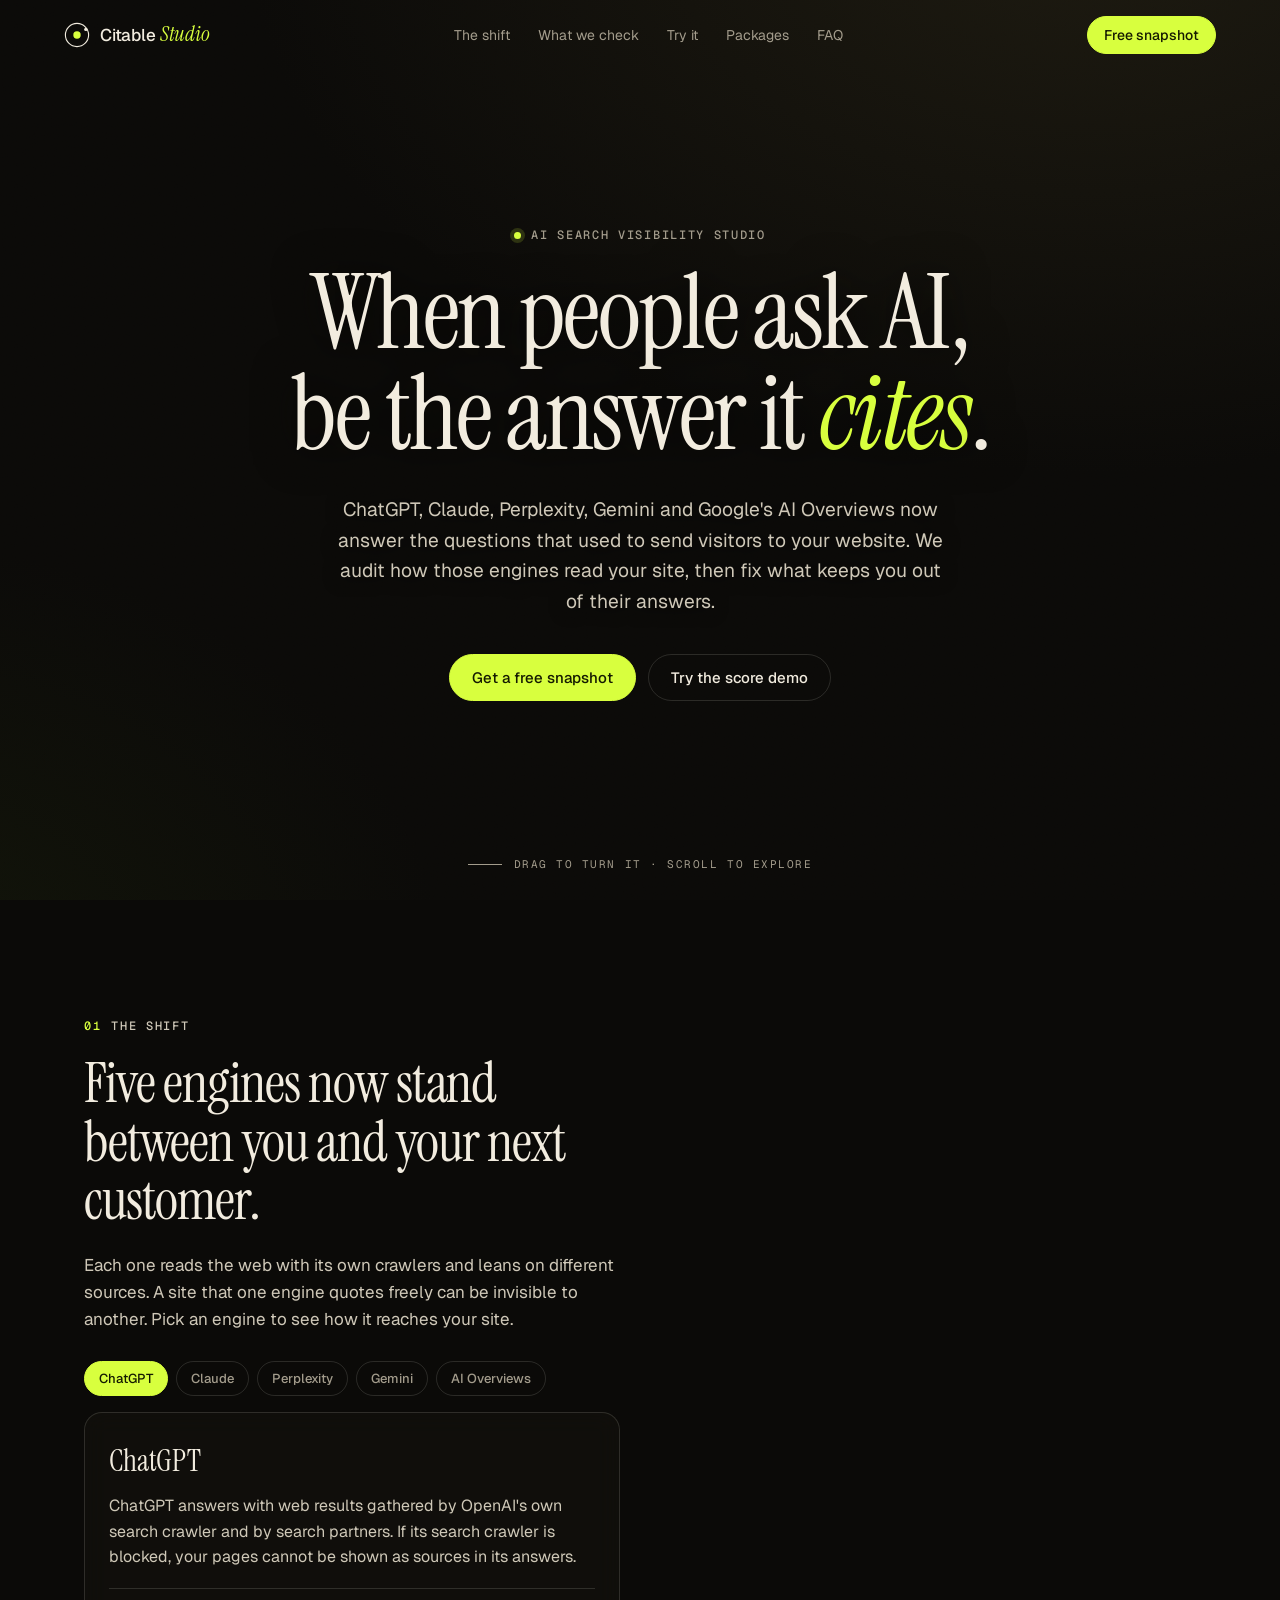
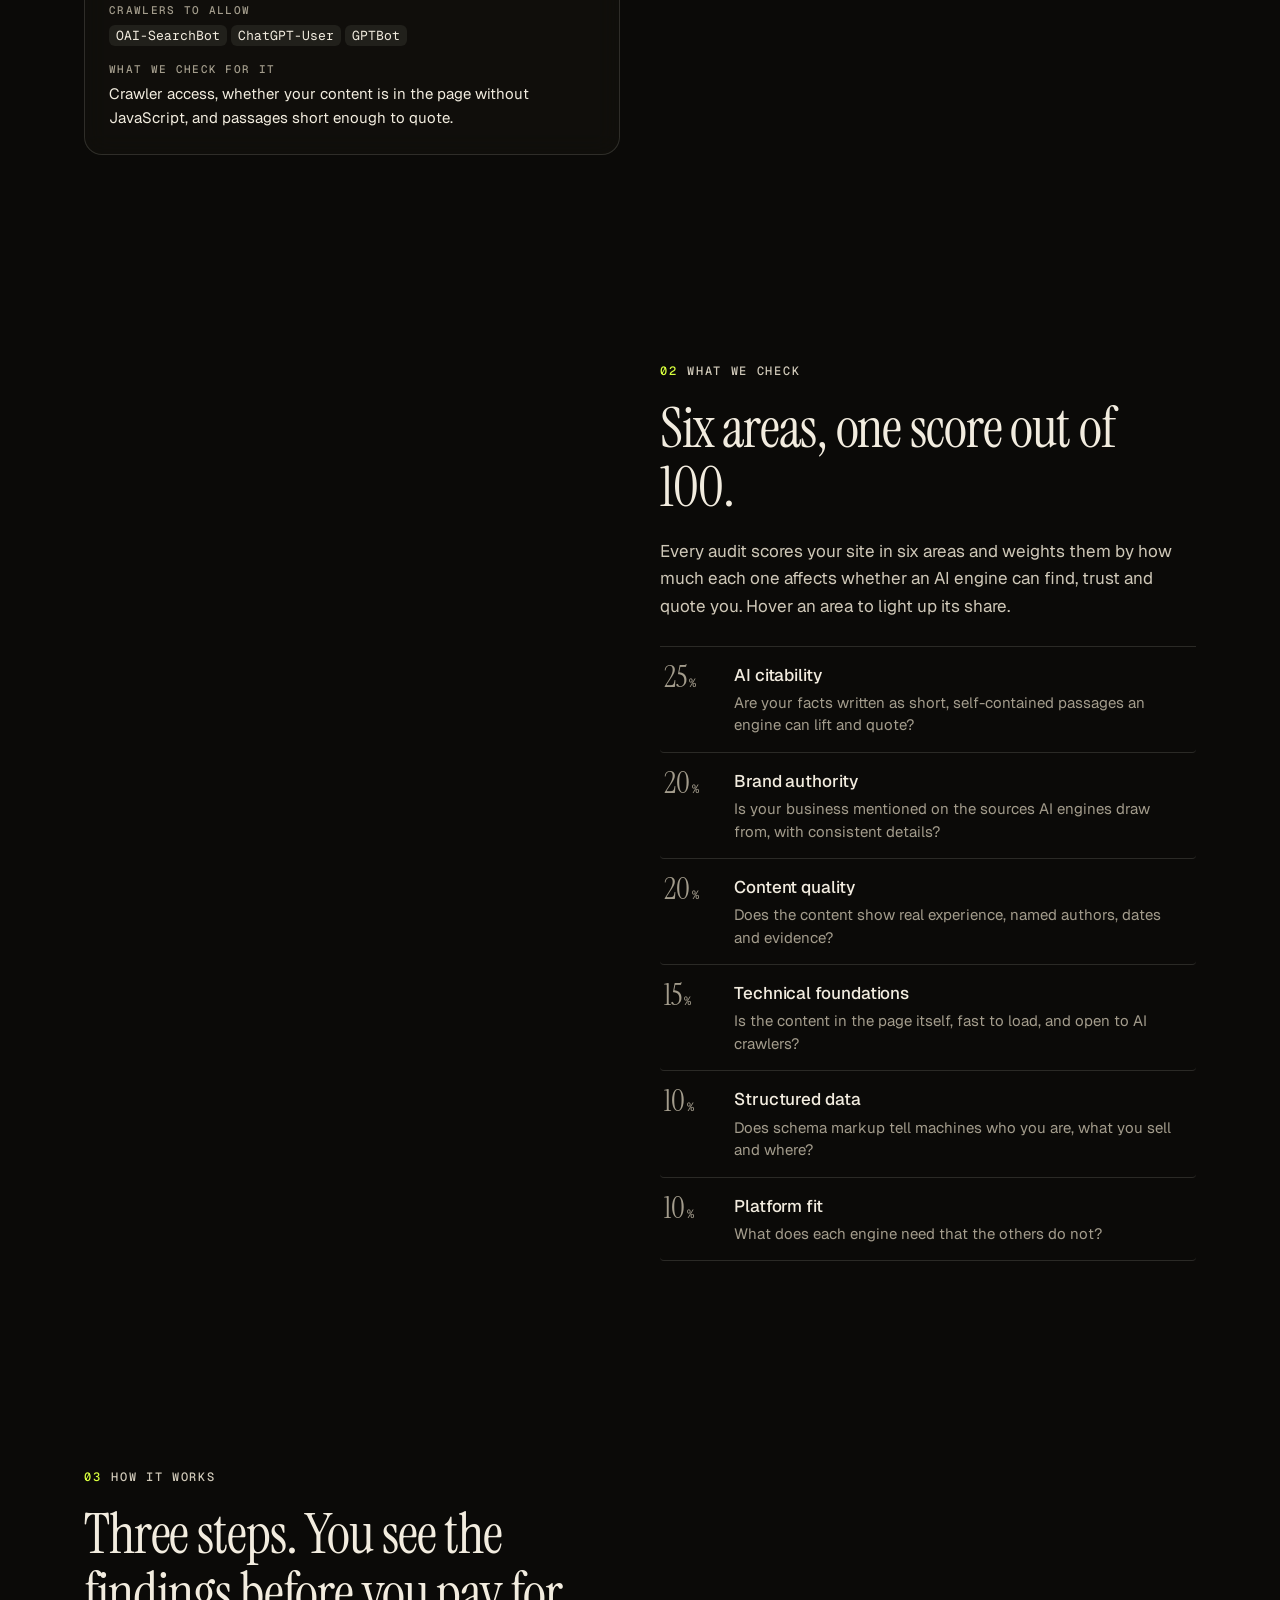
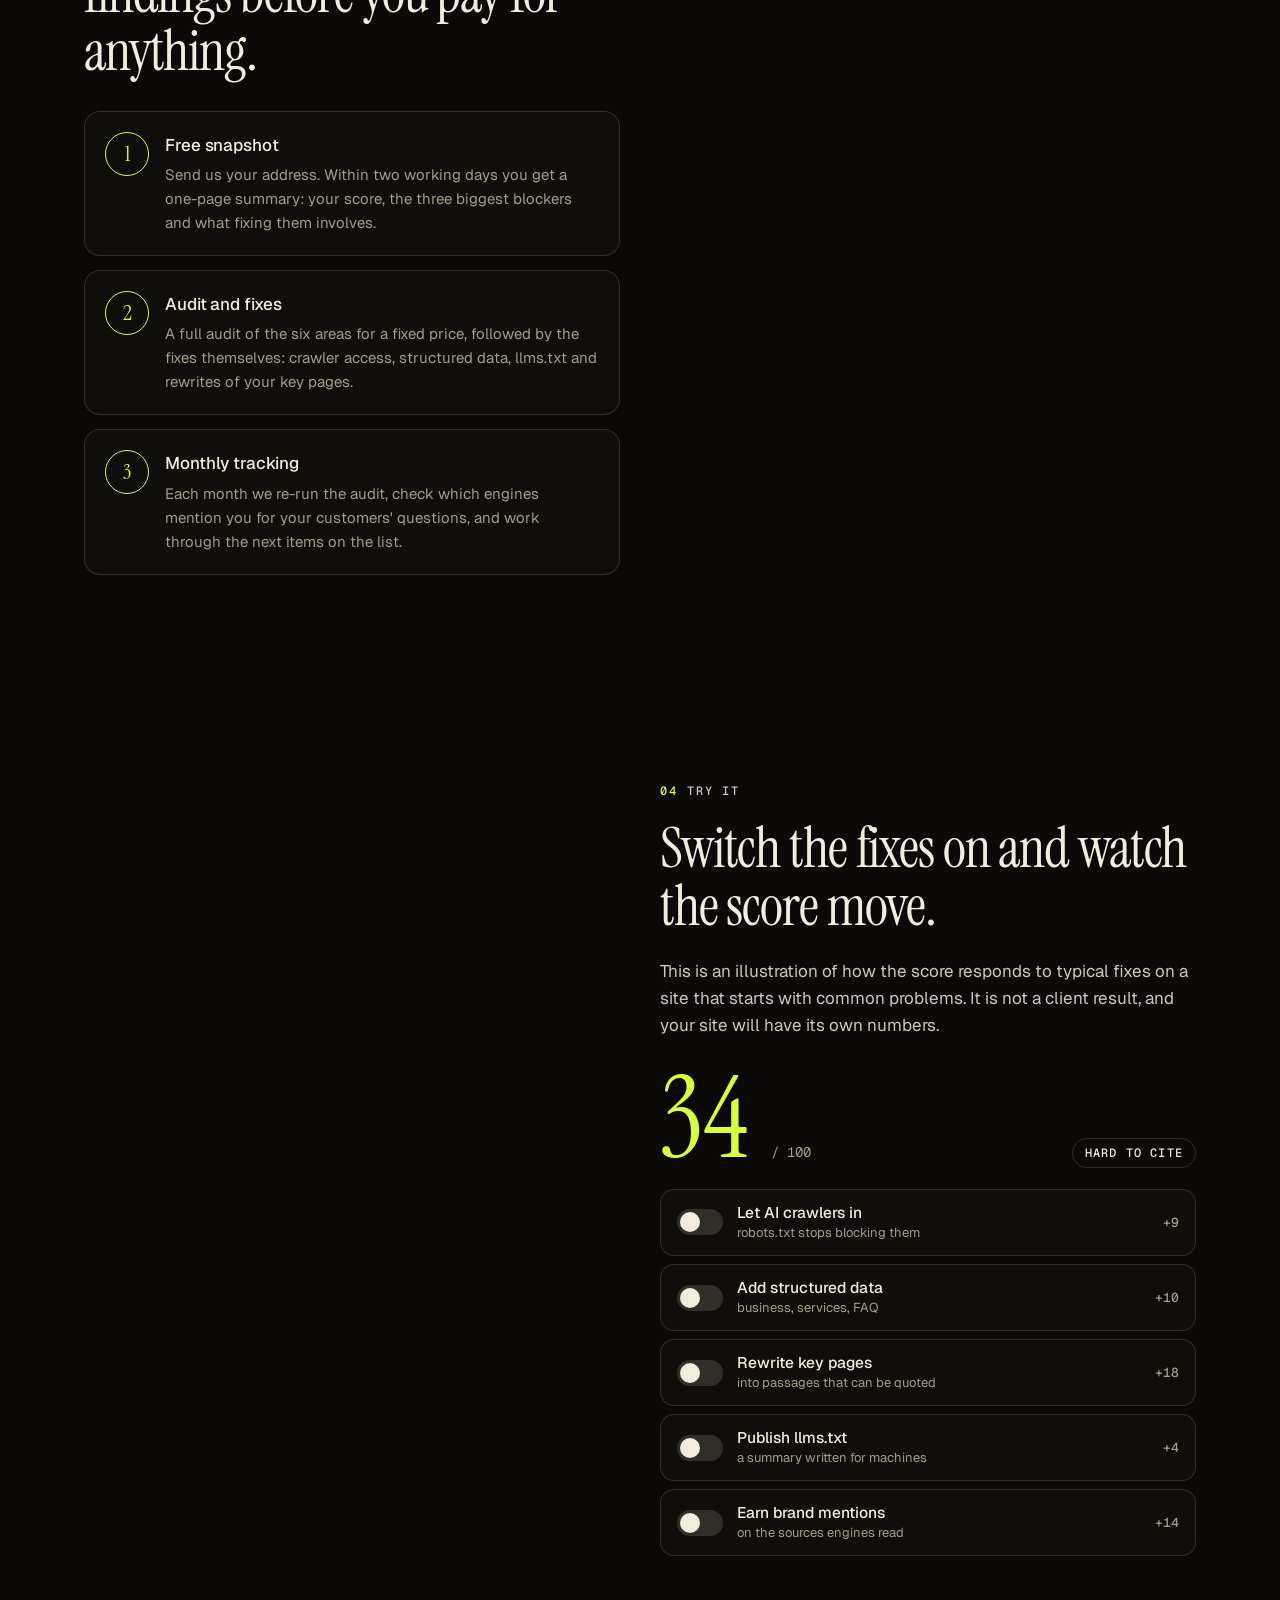
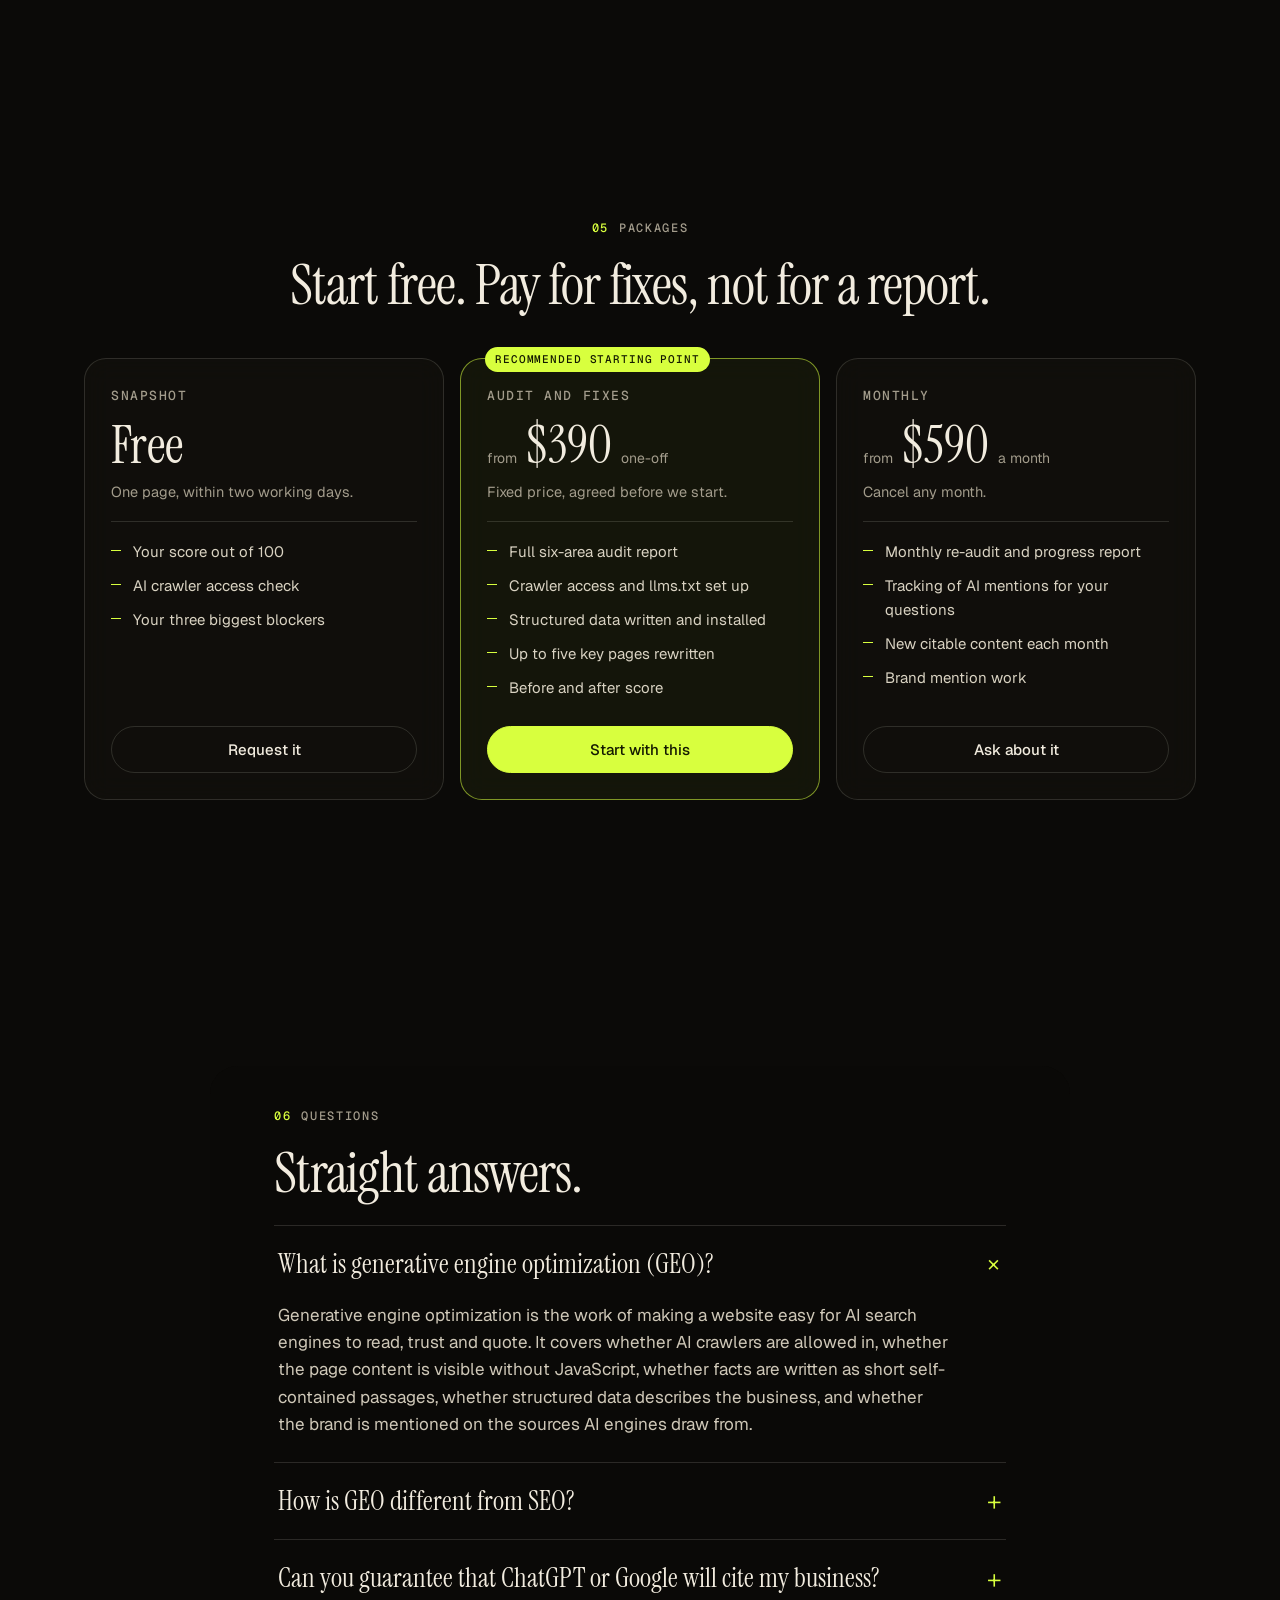
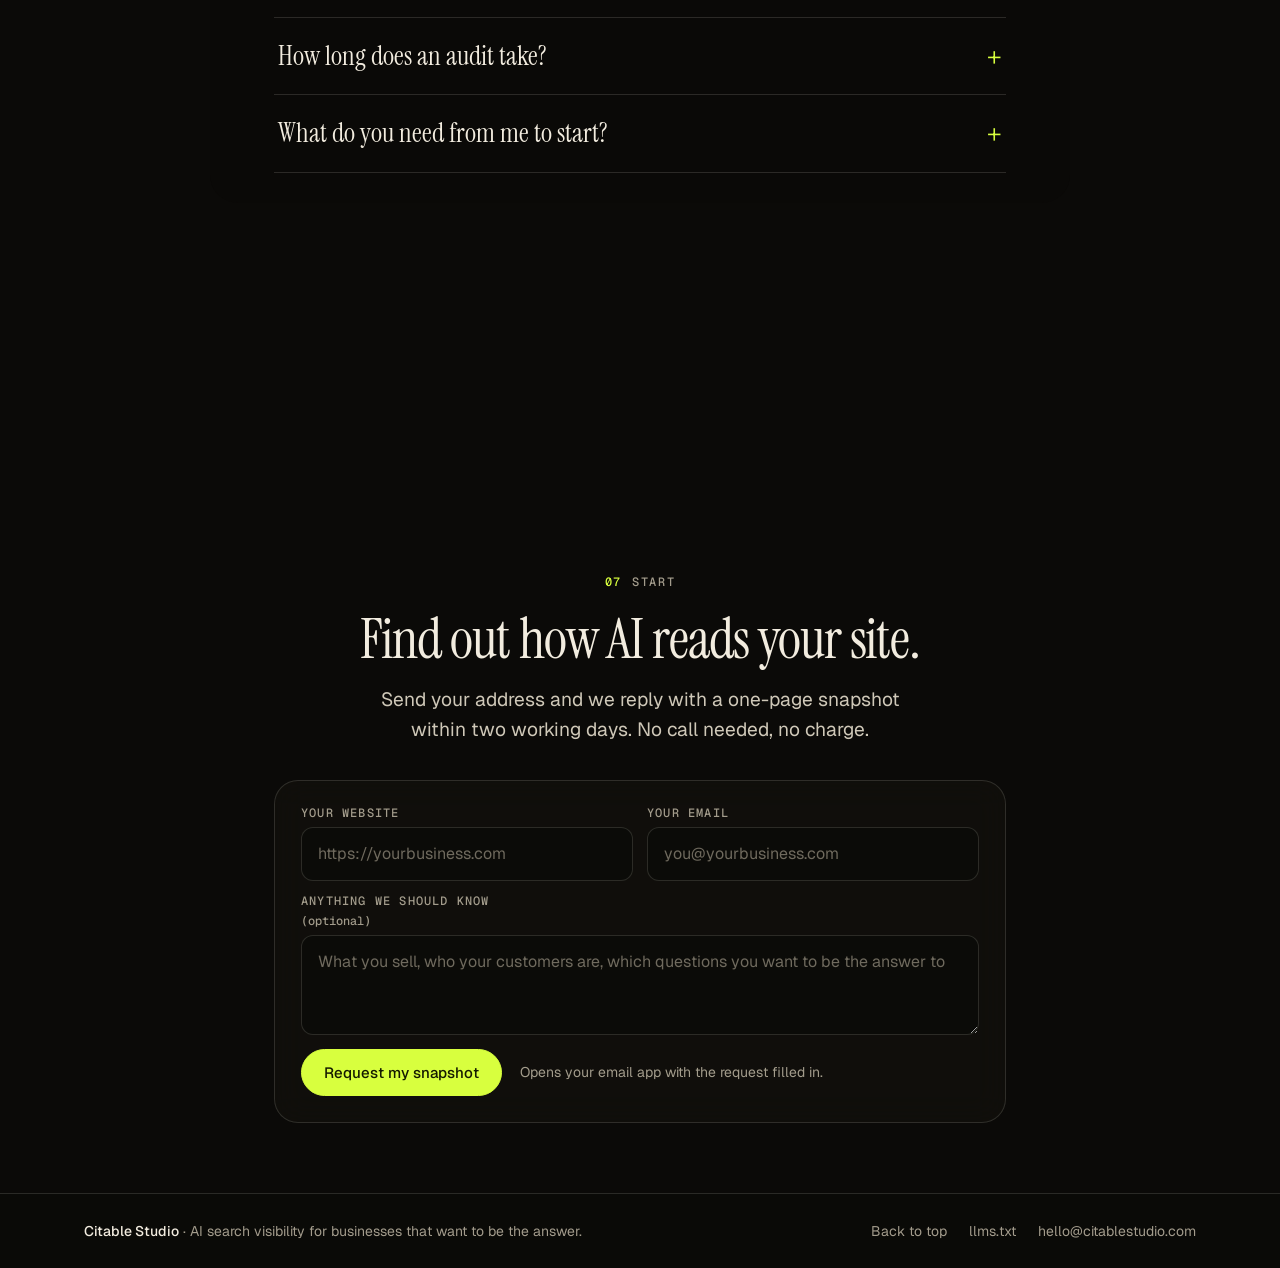
==== index.html @ 6919496f "Citable Studio site" ====
<!doctype html>
<html lang="en">
<head>
<meta charset="utf-8">
<meta name="viewport" content="width=device-width, initial-scale=1">
<title>Citable Studio | Get your business cited by AI search</title>
<meta name="description" content="Citable Studio audits how ChatGPT, Claude, Perplexity, Gemini and Google AI Overviews read your website, then fixes what keeps you out of their answers.">
<meta name="theme-color" content="#0b0a08">
<link rel="canonical" href="https://citablestudio.com/">
<meta property="og:type" content="website">
<meta property="og:title" content="Citable Studio | Get your business cited by AI search">
<meta property="og:description" content="We audit how AI search engines read your website and fix what keeps you out of their answers.">
<meta property="og:url" content="https://citablestudio.com/">
<link rel="icon" href="favicon.svg" type="image/svg+xml">
<link rel="preconnect" href="https://fonts.googleapis.com">
<link rel="preconnect" href="https://fonts.gstatic.com" crossorigin>
<link href="https://fonts.googleapis.com/css2?family=Geist:wght@300;400;500;600&family=Geist+Mono:wght@400;500&family=Instrument+Serif:ital@0;1&display=swap" rel="stylesheet">
<link rel="stylesheet" href="styles.css">
<link rel="modulepreload" href="vendor/three.module.min.js">
<link rel="modulepreload" href="vendor/three.core.min.js">

<script type="application/ld+json">
{
  "@context": "https://schema.org",
  "@graph": [
    {
      "@type": "ProfessionalService",
      "@id": "https://citablestudio.com/#studio",
      "name": "Citable Studio",
      "url": "https://citablestudio.com/",
      "description": "Citable Studio audits how AI search engines such as ChatGPT, Claude, Perplexity, Gemini and Google AI Overviews read a website, and fixes the issues that keep the business out of AI answers.",
      "serviceType": "Generative engine optimization (GEO) and AI search visibility",
      "areaServed": "Worldwide",
      "knowsAbout": ["Generative engine optimization", "AI search visibility", "Structured data", "llms.txt", "Technical SEO"]
    },
    {
      "@type": "WebSite",
      "@id": "https://citablestudio.com/#website",
      "url": "https://citablestudio.com/",
      "name": "Citable Studio",
      "publisher": { "@id": "https://citablestudio.com/#studio" }
    },
    {
      "@type": "FAQPage",
      "mainEntity": [
        {
          "@type": "Question",
          "name": "What is generative engine optimization (GEO)?",
          "acceptedAnswer": { "@type": "Answer", "text": "Generative engine optimization is the work of making a website easy for AI search engines to read, trust and quote. It covers whether AI crawlers are allowed in, whether the page content is visible without JavaScript, whether facts are written as short self-contained passages, whether structured data describes the business, and whether the brand is mentioned on the sources AI engines draw from." }
        },
        {
          "@type": "Question",
          "name": "How is GEO different from SEO?",
          "acceptedAnswer": { "@type": "Answer", "text": "SEO aims for a high position in a list of links. GEO aims to be one of the few sources an AI engine quotes inside its answer. The foundations overlap: a fast, crawlable, well-structured site helps both. GEO adds work on citable passages, AI crawler access, entity and brand signals, and machine-readable summaries such as llms.txt." }
        },
        {
          "@type": "Question",
          "name": "Can you guarantee that ChatGPT or Google will cite my business?",
          "acceptedAnswer": { "@type": "Answer", "text": "No. Nobody controls what an AI engine chooses to cite, and anyone who promises it is guessing. What we can do is remove the known blockers, make your content easier to quote, and track before and after which engines mention you for the questions your customers ask." }
        },
        {
          "@type": "Question",
          "name": "How long does an audit take?",
          "acceptedAnswer": { "@type": "Answer", "text": "The free snapshot is a one-page summary sent within two working days. The full audit with fixes usually takes one to two weeks, depending on the size of the site and how quickly we get access to it." }
        },
        {
          "@type": "Question",
          "name": "What do you need from me to start?",
          "acceptedAnswer": { "@type": "Answer", "text": "For the snapshot, only your website address. For the fixes, we need a way to change the site: an editor login for your website platform, or a developer on your side who can apply the changes we hand over." }
        }
      ]
    }
  ]
}
</script>
</head>
<body>
<a class="skip" href="#main">Skip to content</a>

<canvas id="stage" aria-hidden="true"></canvas>
<div class="grain" aria-hidden="true"></div>
<div id="labels" aria-hidden="true"></div>

<header class="nav" id="nav">
  <a class="brand" href="#top" aria-label="Citable Studio, home">
    <svg viewBox="0 0 28 28" width="26" height="26" aria-hidden="true"><circle cx="14" cy="14" r="12.5" fill="none" stroke="currentColor" stroke-width="1.2"/><circle cx="14" cy="14" r="4" fill="var(--signal)"/><circle cx="23.5" cy="8" r="1.8" fill="currentColor"/></svg>
    <span>Citable<em>Studio</em></span>
  </a>
  <nav class="nav-links" aria-label="Main">
    <a href="#shift">The shift</a>
    <a href="#audit">What we check</a>
    <a href="#demo">Try it</a>
    <a href="#packages">Packages</a>
    <a href="#faq">FAQ</a>
  </nav>
  <a class="btn btn-small" href="#contact">Free snapshot</a>
</header>

<main id="main">

  <!-- 1. HERO -->
  <section class="panel hero" id="top" data-shape="globe" data-side="center">
    <div class="wrap">
      <p class="eyebrow"><span class="dot"></span>AI search visibility studio</p>
      <h1>When people ask AI,<br>be the answer it <em>cites</em>.</h1>
      <p class="lede">ChatGPT, Claude, Perplexity, Gemini and Google's AI Overviews now answer the questions that used to send visitors to your website. We audit how those engines read your site, then fix what keeps you out of their answers.</p>
      <div class="actions">
        <a class="btn" href="#contact">Get a free snapshot</a>
        <a class="btn btn-ghost" href="#demo">Try the score demo</a>
      </div>
    </div>
    <p class="hint" aria-hidden="true"><span class="hint-line"></span>Drag to turn it · scroll to explore</p>
  </section>

  <!-- 2. THE SHIFT -->
  <section class="panel" id="shift" data-shape="engines" data-side="right">
    <div class="wrap two">
      <div class="col-text">
        <p class="eyebrow"><span class="num">01</span>The shift</p>
        <h2>Five engines now stand between you and your next customer.</h2>
        <p>Each one reads the web with its own crawlers and leans on different sources. A site that one engine quotes freely can be invisible to another. Pick an engine to see how it reaches your site.</p>

        <div class="engine-tabs" role="tablist" aria-label="AI search engines">
          <button role="tab" aria-selected="true" data-engine="0">ChatGPT</button>
          <button role="tab" aria-selected="false" data-engine="1">Claude</button>
          <button role="tab" aria-selected="false" data-engine="2">Perplexity</button>
          <button role="tab" aria-selected="false" data-engine="3">Gemini</button>
          <button role="tab" aria-selected="false" data-engine="4">AI Overviews</button>
        </div>

        <div class="engine-card" id="engine-card" role="tabpanel" aria-live="polite">
          <h3 id="engine-name">ChatGPT</h3>
          <p id="engine-text"></p>
          <dl>
            <div><dt>Crawlers to allow</dt><dd id="engine-bots"></dd></div>
            <div><dt>What we check for it</dt><dd id="engine-check"></dd></div>
          </dl>
        </div>
      </div>
    </div>
  </section>

  <!-- 3. WHAT WE CHECK -->
  <section class="panel" id="audit" data-shape="bars" data-side="left">
    <div class="wrap two flip">
      <div class="col-text">
        <p class="eyebrow"><span class="num">02</span>What we check</p>
        <h2>Six areas, one score out of 100.</h2>
        <p>Every audit scores your site in six areas and weights them by how much each one affects whether an AI engine can find, trust and quote you. Hover an area to light up its share.</p>

        <ul class="areas" id="areas">
          <li data-area="0" tabindex="0"><span class="w">25</span><div><h3>AI citability</h3><p>Are your facts written as short, self-contained passages an engine can lift and quote?</p></div></li>
          <li data-area="1" tabindex="0"><span class="w">20</span><div><h3>Brand authority</h3><p>Is your business mentioned on the sources AI engines draw from, with consistent details?</p></div></li>
          <li data-area="2" tabindex="0"><span class="w">20</span><div><h3>Content quality</h3><p>Does the content show real experience, named authors, dates and evidence?</p></div></li>
          <li data-area="3" tabindex="0"><span class="w">15</span><div><h3>Technical foundations</h3><p>Is the content in the page itself, fast to load, and open to AI crawlers?</p></div></li>
          <li data-area="4" tabindex="0"><span class="w">10</span><div><h3>Structured data</h3><p>Does schema markup tell machines who you are, what you sell and where?</p></div></li>
          <li data-area="5" tabindex="0"><span class="w">10</span><div><h3>Platform fit</h3><p>What does each engine need that the others do not?</p></div></li>
        </ul>
      </div>
    </div>
  </section>

  <!-- 4. HOW IT WORKS -->
  <section class="panel" id="process" data-shape="helix" data-side="right">
    <div class="wrap two">
      <div class="col-text">
        <p class="eyebrow"><span class="num">03</span>How it works</p>
        <h2>Three steps. You see the findings before you pay for anything.</h2>
        <ol class="steps">
          <li><span class="step-n">1</span><div><h3>Free snapshot</h3><p>Send us your address. Within two working days you get a one-page summary: your score, the three biggest blockers and what fixing them involves.</p></div></li>
          <li><span class="step-n">2</span><div><h3>Audit and fixes</h3><p>A full audit of the six areas for a fixed price, followed by the fixes themselves: crawler access, structured data, llms.txt and rewrites of your key pages.</p></div></li>
          <li><span class="step-n">3</span><div><h3>Monthly tracking</h3><p>Each month we re-run the audit, check which engines mention you for your customers' questions, and work through the next items on the list.</p></div></li>
        </ol>
      </div>
    </div>
  </section>

  <!-- 5. DEMO -->
  <section class="panel" id="demo" data-shape="gauge" data-side="left">
    <div class="wrap two flip">
      <div class="col-text">
        <p class="eyebrow"><span class="num">04</span>Try it</p>
        <h2>Switch the fixes on and watch the score move.</h2>
        <p>This is an illustration of how the score responds to typical fixes on a site that starts with common problems. It is not a client result, and your site will have its own numbers.</p>

        <div class="demo">
          <div class="demo-score" aria-live="polite">
            <span class="demo-num" id="demo-num">34</span>
            <span class="demo-of">/ 100</span>
            <span class="demo-band" id="demo-band">Hard to cite</span>
          </div>
          <div class="toggles" id="toggles">
            <label><input type="checkbox" data-gain="9"><span class="sw"></span><span class="tl">Let AI crawlers in<small>robots.txt stops blocking them</small></span><b>+9</b></label>
            <label><input type="checkbox" data-gain="10"><span class="sw"></span><span class="tl">Add structured data<small>business, services, FAQ</small></span><b>+10</b></label>
            <label><input type="checkbox" data-gain="18"><span class="sw"></span><span class="tl">Rewrite key pages<small>into passages that can be quoted</small></span><b>+18</b></label>
            <label><input type="checkbox" data-gain="4"><span class="sw"></span><span class="tl">Publish llms.txt<small>a summary written for machines</small></span><b>+4</b></label>
            <label><input type="checkbox" data-gain="14"><span class="sw"></span><span class="tl">Earn brand mentions<small>on the sources engines read</small></span><b>+14</b></label>
          </div>
        </div>
      </div>
    </div>
  </section>

  <!-- 6. PACKAGES -->
  <section class="panel" id="packages" data-shape="rings" data-side="center">
    <div class="wrap">
      <p class="eyebrow center"><span class="num">05</span>Packages</p>
      <h2 class="center">Start free. Pay for fixes, not for a report.</h2>
      <div class="cards">
        <article class="card">
          <h3>Snapshot</h3>
          <p class="price">Free</p>
          <p class="card-sub">One page, within two working days.</p>
          <ul>
            <li>Your score out of 100</li>
            <li>AI crawler access check</li>
            <li>Your three biggest blockers</li>
          </ul>
          <a class="btn btn-ghost" href="#contact" data-pack="Free snapshot">Request it</a>
        </article>
        <article class="card card-main">
          <p class="tag">Recommended starting point</p>
          <h3>Audit and fixes</h3>
          <p class="price"><small>from</small> $390 <small>one-off</small></p>
          <p class="card-sub">Fixed price, agreed before we start.</p>
          <ul>
            <li>Full six-area audit report</li>
            <li>Crawler access and llms.txt set up</li>
            <li>Structured data written and installed</li>
            <li>Up to five key pages rewritten</li>
            <li>Before and after score</li>
          </ul>
          <a class="btn" href="#contact" data-pack="Audit and fixes">Start with this</a>
        </article>
        <article class="card">
          <h3>Monthly</h3>
          <p class="price"><small>from</small> $590 <small>a month</small></p>
          <p class="card-sub">Cancel any month.</p>
          <ul>
            <li>Monthly re-audit and progress report</li>
            <li>Tracking of AI mentions for your questions</li>
            <li>New citable content each month</li>
            <li>Brand mention work</li>
          </ul>
          <a class="btn btn-ghost" href="#contact" data-pack="Monthly">Ask about it</a>
        </article>
      </div>
    </div>
  </section>

  <!-- 7. FAQ -->
  <section class="panel" id="faq" data-shape="rings" data-side="center">
    <div class="wrap narrow">
      <p class="eyebrow"><span class="num">06</span>Questions</p>
      <h2>Straight answers.</h2>
      <div class="faq">
        <details open>
          <summary><h3>What is generative engine optimization (GEO)?</h3></summary>
          <p>Generative engine optimization is the work of making a website easy for AI search engines to read, trust and quote. It covers whether AI crawlers are allowed in, whether the page content is visible without JavaScript, whether facts are written as short self-contained passages, whether structured data describes the business, and whether the brand is mentioned on the sources AI engines draw from.</p>
        </details>
        <details>
          <summary><h3>How is GEO different from SEO?</h3></summary>
          <p>SEO aims for a high position in a list of links. GEO aims to be one of the few sources an AI engine quotes inside its answer. The foundations overlap: a fast, crawlable, well-structured site helps both. GEO adds work on citable passages, AI crawler access, entity and brand signals, and machine-readable summaries such as llms.txt.</p>
        </details>
        <details>
          <summary><h3>Can you guarantee that ChatGPT or Google will cite my business?</h3></summary>
          <p>No. Nobody controls what an AI engine chooses to cite, and anyone who promises it is guessing. What we can do is remove the known blockers, make your content easier to quote, and track before and after which engines mention you for the questions your customers ask.</p>
        </details>
        <details>
          <summary><h3>How long does an audit take?</h3></summary>
          <p>The free snapshot is a one-page summary sent within two working days. The full audit with fixes usually takes one to two weeks, depending on the size of the site and how quickly we get access to it.</p>
        </details>
        <details>
          <summary><h3>What do you need from me to start?</h3></summary>
          <p>For the snapshot, only your website address. For the fixes, we need a way to change the site: an editor login for your website platform, or a developer on your side who can apply the changes we hand over.</p>
        </details>
      </div>
    </div>
  </section>

  <!-- 8. CONTACT -->
  <section class="panel contact" id="contact" data-shape="word" data-side="top">
    <div class="wrap narrow">
      <p class="eyebrow center"><span class="num">07</span>Start</p>
      <h2 class="center">Find out how AI reads your site.</h2>
      <p class="center lede">Send your address and we reply with a one-page snapshot within two working days. No call needed, no charge.</p>
      <form class="form" id="form" novalidate>
        <label>Your website<input type="url" name="site" id="f-site" placeholder="https://yourbusiness.com" autocomplete="url" required></label>
        <label>Your email<input type="email" name="email" id="f-email" placeholder="you@yourbusiness.com" autocomplete="email" required></label>
        <label class="full">Anything we should know <span class="opt">(optional)</span><textarea name="note" id="f-note" rows="3" placeholder="What you sell, who your customers are, which questions you want to be the answer to"></textarea></label>
        <input type="hidden" name="pack" id="f-pack" value="Free snapshot">
        <div class="full form-end">
          <button class="btn" type="submit">Request my snapshot</button>
          <p class="form-note" id="form-note" role="status">Opens your email app with the request filled in.</p>
        </div>
      </form>
    </div>
  </section>
</main>

<footer class="foot">
  <div class="wrap foot-in">
    <p><strong>Citable Studio</strong> · AI search visibility for businesses that want to be the answer.</p>
    <p class="foot-links"><a href="#top">Back to top</a><a href="llms.txt">llms.txt</a><a id="foot-mail" href="mailto:hello@citablestudio.com">hello@citablestudio.com</a></p>
  </div>
</footer>

<script type="module" src="main.js"></script>
</body>
</html>
---- styles.css ----
/* Citable Studio — styles */
:root {
  --ink: #0b0a08;
  --ink-2: #14120e;
  --paper: #f2ecdf;
  --muted: #a39c8c;
  --line: rgba(242, 236, 223, 0.14);
  --signal: #d8ff3e;
  --signal-ink: #141a00;
  --glass: rgba(20, 18, 14, 0.62);
  --serif: "Instrument Serif", "Iowan Old Style", Georgia, serif;
  --sans: "Geist", ui-sans-serif, system-ui, -apple-system, "Segoe UI", sans-serif;
  --mono: "Geist Mono", ui-monospace, "SFMono-Regular", Consolas, monospace;
  --pad: clamp(20px, 5vw, 72px);
}

* { box-sizing: border-box; }
html { scroll-behavior: smooth; -webkit-text-size-adjust: 100%; }
body {
  margin: 0;
  background:
    radial-gradient(120vmax 80vmax at 85% -10%, #1d1a10 0%, transparent 55%),
    radial-gradient(90vmax 70vmax at -10% 110%, #121509 0%, transparent 50%),
    var(--ink);
  background-attachment: fixed;
  color: var(--paper);
  font-family: var(--sans);
  font-size: 17px;
  line-height: 1.6;
  font-weight: 400;
  overflow-x: hidden;
  -webkit-font-smoothing: antialiased;
}
h1, h2, h3, p, ul, ol, dl, dd { margin: 0; }
ul, ol { padding: 0; list-style: none; }
a { color: inherit; }
em { font-style: italic; }
::selection { background: var(--signal); color: var(--signal-ink); }

.skip { position: absolute; left: -999px; top: 8px; background: var(--signal); color: var(--signal-ink); padding: 8px 14px; border-radius: 8px; z-index: 50; }
.skip:focus { left: 8px; }

/* stage */
#stage { position: fixed; inset: 0; width: 100%; height: 100%; z-index: 0; display: block; touch-action: pan-y; }
.grain {
  position: fixed; inset: 0; z-index: 1; pointer-events: none; opacity: 0.07; mix-blend-mode: overlay;
  background-image: url("data:image/svg+xml;utf8,<svg xmlns='http://www.w3.org/2000/svg' width='160' height='160'><filter id='n'><feTurbulence type='fractalNoise' baseFrequency='0.9' numOctaves='2' stitchTiles='stitch'/></filter><rect width='160' height='160' filter='url(%23n)'/></svg>");
}
#labels { position: fixed; inset: 0; z-index: 3; pointer-events: none; }
.label3d {
  position: absolute; left: 0; top: 0; transform: translate(-50%, -50%);
  font: 500 11px/1 var(--mono); letter-spacing: 0.08em; text-transform: uppercase;
  color: var(--paper); background: rgba(11, 10, 8, 0.72); border: 1px solid var(--line);
  padding: 7px 10px; border-radius: 999px; cursor: pointer; pointer-events: auto;
  opacity: 0; transition: opacity 0.5s, border-color 0.2s, color 0.2s, background 0.2s;
  white-space: nowrap; backdrop-filter: blur(6px); -webkit-backdrop-filter: blur(6px);
}
.label3d.on { opacity: 1; }
.label3d:hover, .label3d.sel { border-color: var(--signal); color: var(--signal); }
.label3d.sel { background: rgba(216, 255, 62, 0.12); }
.label3d[hidden] { display: none; }

/* nav */
.nav {
  position: fixed; top: 0; left: 0; right: 0; z-index: 10;
  display: flex; align-items: center; justify-content: space-between; gap: 20px;
  padding: 16px var(--pad);
  transition: background 0.3s, border-color 0.3s, padding 0.3s;
  border-bottom: 1px solid transparent;
}
.nav.stuck { background: rgba(11, 10, 8, 0.72); backdrop-filter: blur(14px); -webkit-backdrop-filter: blur(14px); border-color: var(--line); padding-top: 11px; padding-bottom: 11px; }
.brand { display: inline-flex; align-items: center; gap: 10px; text-decoration: none; font-weight: 500; letter-spacing: -0.01em; font-size: 17px; }
.brand em { font-family: var(--serif); font-size: 21px; font-weight: 400; margin-left: 4px; color: var(--signal); }
.nav-links { display: flex; gap: 28px; }
.nav-links a { text-decoration: none; font-size: 14px; color: var(--muted); transition: color 0.2s; }
.nav-links a:hover, .nav-links a.cur { color: var(--paper); }

/* buttons */
.btn {
  display: inline-flex; align-items: center; justify-content: center; gap: 8px;
  background: var(--signal); color: var(--signal-ink); border: 1px solid var(--signal);
  font: 500 15px/1 var(--sans); padding: 15px 22px; border-radius: 999px; text-decoration: none; cursor: pointer;
  transition: transform 0.2s, box-shadow 0.2s, background 0.2s, color 0.2s;
}
.btn:hover { transform: translateY(-2px); box-shadow: 0 10px 34px -10px rgba(216, 255, 62, 0.55); }
.btn:active { transform: translateY(0); }
.btn-ghost { background: transparent; color: var(--paper); border-color: var(--line); }
.btn-ghost:hover { border-color: var(--paper); box-shadow: none; }
.btn-small { padding: 11px 16px; font-size: 14px; }
:focus-visible { outline: 2px solid var(--signal); outline-offset: 3px; border-radius: 6px; }

/* layout */
main { position: relative; z-index: 2; }
.panel { position: relative; min-height: 100vh; min-height: 100svh; display: flex; align-items: center; padding: 120px 0 90px; }
.wrap { width: 100%; max-width: 1240px; margin: 0 auto; padding: 0 var(--pad); }
.wrap.narrow { max-width: 860px; }
.two { display: grid; grid-template-columns: minmax(0, 1fr) minmax(0, 1fr); gap: 40px; }
.two .col-text { grid-column: 1; max-width: 560px; }
.two.flip .col-text { grid-column: 2; justify-self: end; }
.center { text-align: center; margin-left: auto; margin-right: auto; }

.eyebrow { display: flex; align-items: center; gap: 10px; font: 500 12px/1 var(--mono); letter-spacing: 0.14em; text-transform: uppercase; color: var(--muted); margin-bottom: 22px; }
.eyebrow.center { justify-content: center; }
.eyebrow .dot { width: 7px; height: 7px; border-radius: 50%; background: var(--signal); box-shadow: 0 0 0 4px rgba(216, 255, 62, 0.16); }
.eyebrow .num { color: var(--signal); }

h1 { font-family: var(--serif); font-weight: 400; font-size: clamp(46px, 8.2vw, 124px); line-height: 0.96; letter-spacing: -0.025em; }
h2 { font-family: var(--serif); font-weight: 400; font-size: clamp(34px, 4.4vw, 62px); line-height: 1.04; letter-spacing: -0.02em; margin-bottom: 22px; }
h1 em, h2 em { color: var(--signal); }
h3 { font-weight: 500; font-size: 17px; letter-spacing: -0.005em; }
.col-text > p, .lede { color: #cfc8b8; }
.lede { font-size: clamp(17px, 1.5vw, 20px); max-width: 620px; }
.lede.center { max-width: 560px; }

/* hero */
.hero { text-align: center; }
.hero .eyebrow { justify-content: center; }
.hero h1 { margin-bottom: 30px; text-shadow: 0 2px 40px rgba(11, 10, 8, 0.9); }
.hero .lede { margin: 0 auto 36px; text-shadow: 0 1px 18px rgba(11, 10, 8, 0.95); }
.actions { display: flex; gap: 12px; justify-content: center; flex-wrap: wrap; }
.hint { position: absolute; bottom: 30px; left: 0; right: 0; display: flex; justify-content: center; align-items: center; gap: 12px; font: 400 11px/1 var(--mono); letter-spacing: 0.14em; text-transform: uppercase; color: var(--muted); }
.hint-line { width: 34px; height: 1px; background: var(--muted); transform-origin: left; animation: hint 2.4s ease-in-out infinite; }
@keyframes hint { 0%, 100% { transform: scaleX(0.3); opacity: 0.4; } 50% { transform: scaleX(1); opacity: 1; } }

/* reveal */
.reveal { opacity: 0; transform: translateY(26px); transition: opacity 0.9s cubic-bezier(0.2, 0.7, 0.2, 1), transform 0.9s cubic-bezier(0.2, 0.7, 0.2, 1); transition-delay: var(--d, 0ms); }
.reveal.in { opacity: 1; transform: none; }

/* engines */
.engine-tabs { display: flex; flex-wrap: wrap; gap: 8px; margin: 28px 0 16px; }
.engine-tabs button {
  font: 500 13px/1 var(--sans); color: var(--muted); background: transparent; border: 1px solid var(--line);
  padding: 10px 14px; border-radius: 999px; cursor: pointer; transition: color 0.2s, border-color 0.2s, background 0.2s;
}
.engine-tabs button:hover { color: var(--paper); border-color: var(--muted); }
.engine-tabs button[aria-selected="true"] { color: var(--signal-ink); background: var(--signal); border-color: var(--signal); }
.engine-card { background: var(--glass); border: 1px solid var(--line); border-radius: 18px; padding: 24px; backdrop-filter: blur(12px); -webkit-backdrop-filter: blur(12px); }
.engine-card h3 { font-family: var(--serif); font-size: 30px; font-weight: 400; margin-bottom: 8px; }
.engine-card > p { color: #cfc8b8; margin-bottom: 18px; font-size: 16px; }
.engine-card dl { display: grid; gap: 14px; border-top: 1px solid var(--line); padding-top: 16px; }
.engine-card dt { font: 500 11px/1 var(--mono); letter-spacing: 0.12em; text-transform: uppercase; color: var(--muted); margin-bottom: 7px; }
.engine-card dd { font-size: 15px; }
.engine-card dd code { font: 400 13px/1 var(--mono); background: rgba(242, 236, 223, 0.08); padding: 4px 7px; border-radius: 6px; margin: 0 4px 4px 0; display: inline-block; }
.engine-card.swap { animation: swap 0.35s ease; }
@keyframes swap { from { opacity: 0.3; transform: translateY(6px); } to { opacity: 1; transform: none; } }

/* areas */
.areas { margin-top: 26px; border-top: 1px solid var(--line); }
.areas li { display: grid; grid-template-columns: 56px 1fr; gap: 14px; align-items: start; padding: 15px 12px 15px 4px; border-bottom: 1px solid var(--line); cursor: default; transition: background 0.25s, padding-left 0.25s; border-radius: 4px; }
.areas li .w { font: 400 30px/1 var(--serif); color: var(--muted); transition: color 0.25s; }
.areas li .w::after { content: "%"; font: 400 12px var(--mono); margin-left: 2px; }
.areas li p { font-size: 15px; color: var(--muted); margin-top: 3px; line-height: 1.5; }
.areas li:hover, .areas li:focus-visible, .areas li.on { background: rgba(216, 255, 62, 0.06); padding-left: 14px; }
.areas li:hover .w, .areas li:focus-visible .w, .areas li.on .w { color: var(--signal); }

/* steps */
.steps { margin-top: 30px; display: grid; gap: 14px; }
.steps li { display: grid; grid-template-columns: 44px 1fr; gap: 16px; background: var(--glass); border: 1px solid var(--line); border-radius: 16px; padding: 20px; backdrop-filter: blur(10px); -webkit-backdrop-filter: blur(10px); }
.step-n { width: 44px; height: 44px; border-radius: 50%; border: 1px solid var(--signal); color: var(--signal); display: grid; place-items: center; font: 400 22px/1 var(--serif); }
.steps p { color: var(--muted); font-size: 15px; margin-top: 4px; }

/* demo */
.demo { margin-top: 28px; }
.demo-score { display: flex; align-items: baseline; gap: 10px; margin-bottom: 18px; }
.demo-num { font: 400 clamp(72px, 9vw, 116px)/0.9 var(--serif); color: var(--signal); font-variant-numeric: tabular-nums; min-width: 1.9ch; }
.demo-of { font: 400 14px var(--mono); color: var(--muted); }
.demo-band { margin-left: auto; font: 500 12px/1 var(--mono); letter-spacing: 0.1em; text-transform: uppercase; border: 1px solid var(--line); padding: 8px 12px; border-radius: 999px; }
.toggles { display: grid; gap: 8px; }
.toggles label { display: grid; grid-template-columns: 46px 1fr auto; align-items: center; gap: 14px; padding: 13px 16px; border: 1px solid var(--line); border-radius: 14px; cursor: pointer; background: var(--glass); backdrop-filter: blur(10px); -webkit-backdrop-filter: blur(10px); transition: border-color 0.2s, background 0.2s; }
.toggles label:hover { border-color: var(--muted); }
.toggles input { position: absolute; opacity: 0; pointer-events: none; }
.sw { width: 46px; height: 26px; border-radius: 999px; background: rgba(242, 236, 223, 0.14); position: relative; transition: background 0.25s; }
.sw::after { content: ""; position: absolute; top: 3px; left: 3px; width: 20px; height: 20px; border-radius: 50%; background: var(--paper); transition: transform 0.25s cubic-bezier(0.3, 1.4, 0.5, 1), background 0.25s; }
.toggles input:checked + .sw { background: var(--signal); }
.toggles input:checked + .sw::after { transform: translateX(20px); background: var(--signal-ink); }
.toggles input:focus-visible + .sw { outline: 2px solid var(--signal); outline-offset: 3px; }
.tl { font-size: 15.5px; font-weight: 500; line-height: 1.3; }
.tl small { display: block; font-weight: 400; font-size: 13px; color: var(--muted); margin-top: 2px; }
.toggles b { font: 500 13px var(--mono); color: var(--muted); transition: color 0.2s; }
.toggles label:has(input:checked) { border-color: rgba(216, 255, 62, 0.5); }
.toggles label:has(input:checked) b { color: var(--signal); }

/* cards */
.cards { display: grid; grid-template-columns: repeat(3, minmax(0, 1fr)); gap: 16px; margin-top: 44px; align-items: stretch; }
.card { position: relative; display: flex; flex-direction: column; background: var(--glass); border: 1px solid var(--line); border-radius: 22px; padding: 30px 26px 26px; backdrop-filter: blur(14px); -webkit-backdrop-filter: blur(14px); transition: transform 0.3s, border-color 0.3s; }
.card:hover { transform: translateY(-4px); border-color: rgba(242, 236, 223, 0.3); }
.card-main { border-color: rgba(216, 255, 62, 0.55); background: rgba(24, 27, 12, 0.72); }
.card-main:hover { border-color: var(--signal); }
.tag { position: absolute; top: -12px; left: 24px; background: var(--signal); color: var(--signal-ink); font: 500 11px/1 var(--mono); letter-spacing: 0.08em; text-transform: uppercase; padding: 7px 10px; border-radius: 999px; }
.card h3 { font: 500 13px/1 var(--mono); letter-spacing: 0.12em; text-transform: uppercase; color: var(--muted); }
.price { font: 400 52px/1 var(--serif); margin: 18px 0 8px; }
.price small { font: 400 14px var(--sans); color: var(--muted); }
.card-sub { color: var(--muted); font-size: 14.5px; padding-bottom: 18px; border-bottom: 1px solid var(--line); }
.card ul { margin: 18px 0 26px; display: grid; gap: 10px; flex: 1; align-content: start; }
.card li { position: relative; padding-left: 22px; font-size: 15px; color: #d9d2c2; }
.card li::before { content: ""; position: absolute; left: 0; top: 0.62em; width: 10px; height: 1px; background: var(--signal); }

/* faq */
.faq { margin-top: 20px; border-top: 1px solid var(--line); }
.faq details { border-bottom: 1px solid var(--line); background: transparent; }
.faq summary { list-style: none; cursor: pointer; display: flex; justify-content: space-between; gap: 20px; align-items: center; padding: 22px 4px; font-family: var(--serif); font-size: clamp(21px, 2.2vw, 27px); line-height: 1.2; }
.faq summary::-webkit-details-marker { display: none; }
.faq summary::after { content: "+"; font: 300 26px/1 var(--sans); color: var(--signal); transition: transform 0.3s; flex: none; }
.faq details[open] summary::after { transform: rotate(45deg); }
.faq details p { color: #cfc8b8; padding: 0 44px 24px 4px; max-width: 720px; }
#faq .wrap { background: rgba(11, 10, 8, 0.55); border-radius: 28px; padding-top: 44px; padding-bottom: 30px; backdrop-filter: blur(8px); -webkit-backdrop-filter: blur(8px); }

/* contact */
.contact { align-items: flex-end; padding-bottom: 70px; }
.contact h2 { margin-bottom: 16px; }
.form { display: grid; grid-template-columns: 1fr 1fr; gap: 14px; margin-top: 34px; background: var(--glass); border: 1px solid var(--line); border-radius: 24px; padding: 26px; backdrop-filter: blur(16px); -webkit-backdrop-filter: blur(16px); }
.form label { display: grid; gap: 8px; font: 500 12px/1 var(--mono); letter-spacing: 0.1em; text-transform: uppercase; color: var(--muted); }
.form .opt { text-transform: none; letter-spacing: 0; }
.form .full { grid-column: 1 / -1; }
.form input, .form textarea { width: 100%; background: rgba(11, 10, 8, 0.6); border: 1px solid var(--line); border-radius: 12px; padding: 15px 16px; color: var(--paper); font: 400 16px/1.4 var(--sans); letter-spacing: 0; text-transform: none; transition: border-color 0.2s, box-shadow 0.2s; resize: vertical; }
.form input::placeholder, .form textarea::placeholder { color: #6f6a5e; }
.form input:focus, .form textarea:focus { outline: none; border-color: var(--signal); box-shadow: 0 0 0 4px rgba(216, 255, 62, 0.12); }
.form input.bad { border-color: #ff7a59; }
.form-end { display: flex; align-items: center; gap: 18px; flex-wrap: wrap; }
.form-note { font-size: 14px; color: var(--muted); }
.form-note.err { color: #ff9a80; }
.form-note.ok { color: var(--signal); }

/* footer */
.foot { position: relative; z-index: 2; border-top: 1px solid var(--line); background: rgba(11, 10, 8, 0.8); padding: 26px 0; font-size: 14px; color: var(--muted); }
.foot-in { display: flex; justify-content: space-between; gap: 20px; flex-wrap: wrap; }
.foot strong { color: var(--paper); font-weight: 500; }
.foot-links { display: flex; gap: 22px; flex-wrap: wrap; }
.foot-links a { text-decoration: none; }
.foot-links a:hover { color: var(--paper); }

/* responsive */
@media (max-width: 980px) {
  .nav-links { display: none; }
  .two { grid-template-columns: 1fr; }
  .two .col-text, .two.flip .col-text { grid-column: 1; justify-self: start; max-width: 640px; }
  .panel { padding: 104px 0 70px; }
  .panel:not(.hero):not(.contact) .col-text { background: rgba(11, 10, 8, 0.58); border-radius: 24px; padding: 26px 20px; margin: 0 -8px; backdrop-filter: blur(7px); -webkit-backdrop-filter: blur(7px); }
  .cards { grid-template-columns: 1fr; max-width: 520px; margin-left: auto; margin-right: auto; }
  .label3d { display: none; }
}
@media (max-width: 600px) {
  body { font-size: 16px; }
  .form { grid-template-columns: 1fr; padding: 20px; }
  .brand span { font-size: 16px; }
  .demo-band { display: none; }
  .hint { display: none; }
  .faq details p { padding-right: 8px; }
  .foot-in { flex-direction: column; }
}
@media (prefers-reduced-motion: reduce) {
  html { scroll-behavior: auto; }
  .reveal { opacity: 1; transform: none; transition: none; }
  .hint-line { animation: none; }
  .btn:hover, .card:hover { transform: none; }
}
.label3d:not(.on) { pointer-events: none; }

.faq summary h3 { font: inherit; letter-spacing: inherit; margin: 0; }
.contact { padding-top: clamp(210px, 30vh, 300px); }
@media (max-width: 980px) { .contact { padding-top: 190px; } }
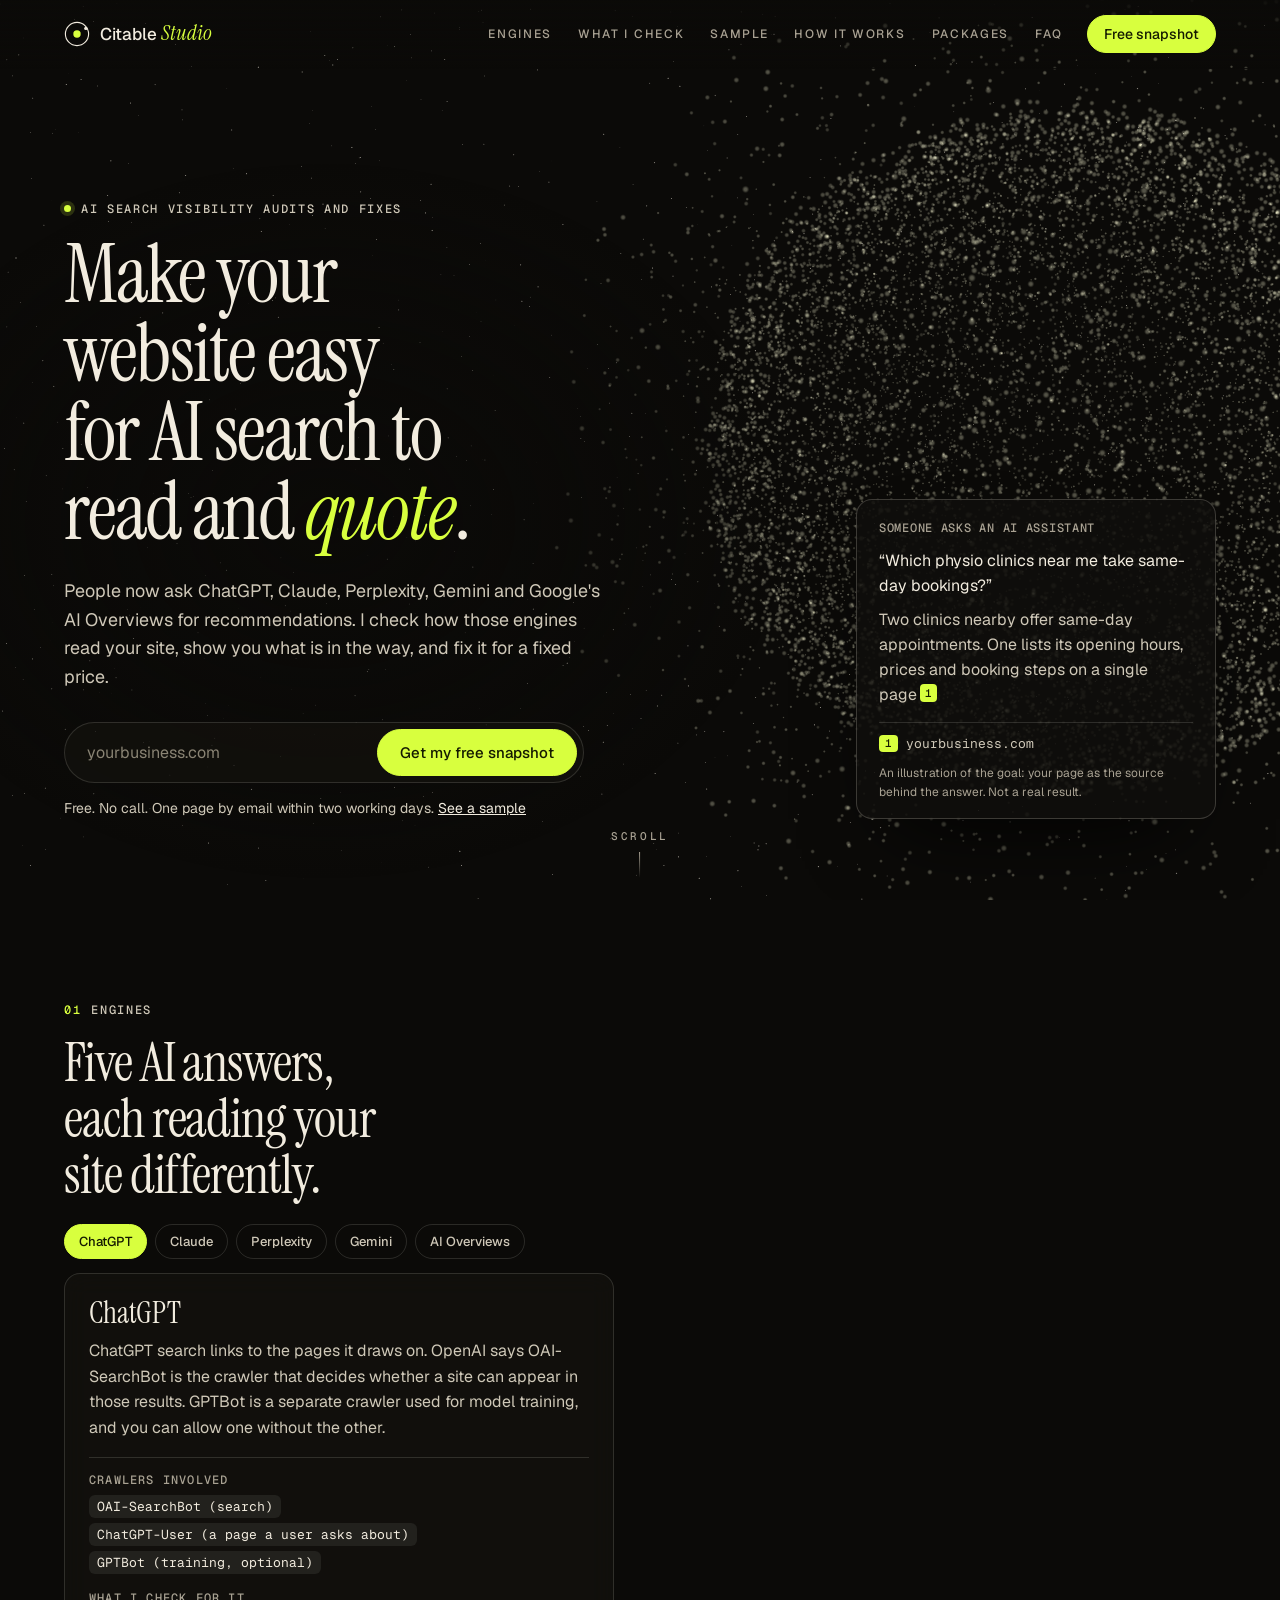
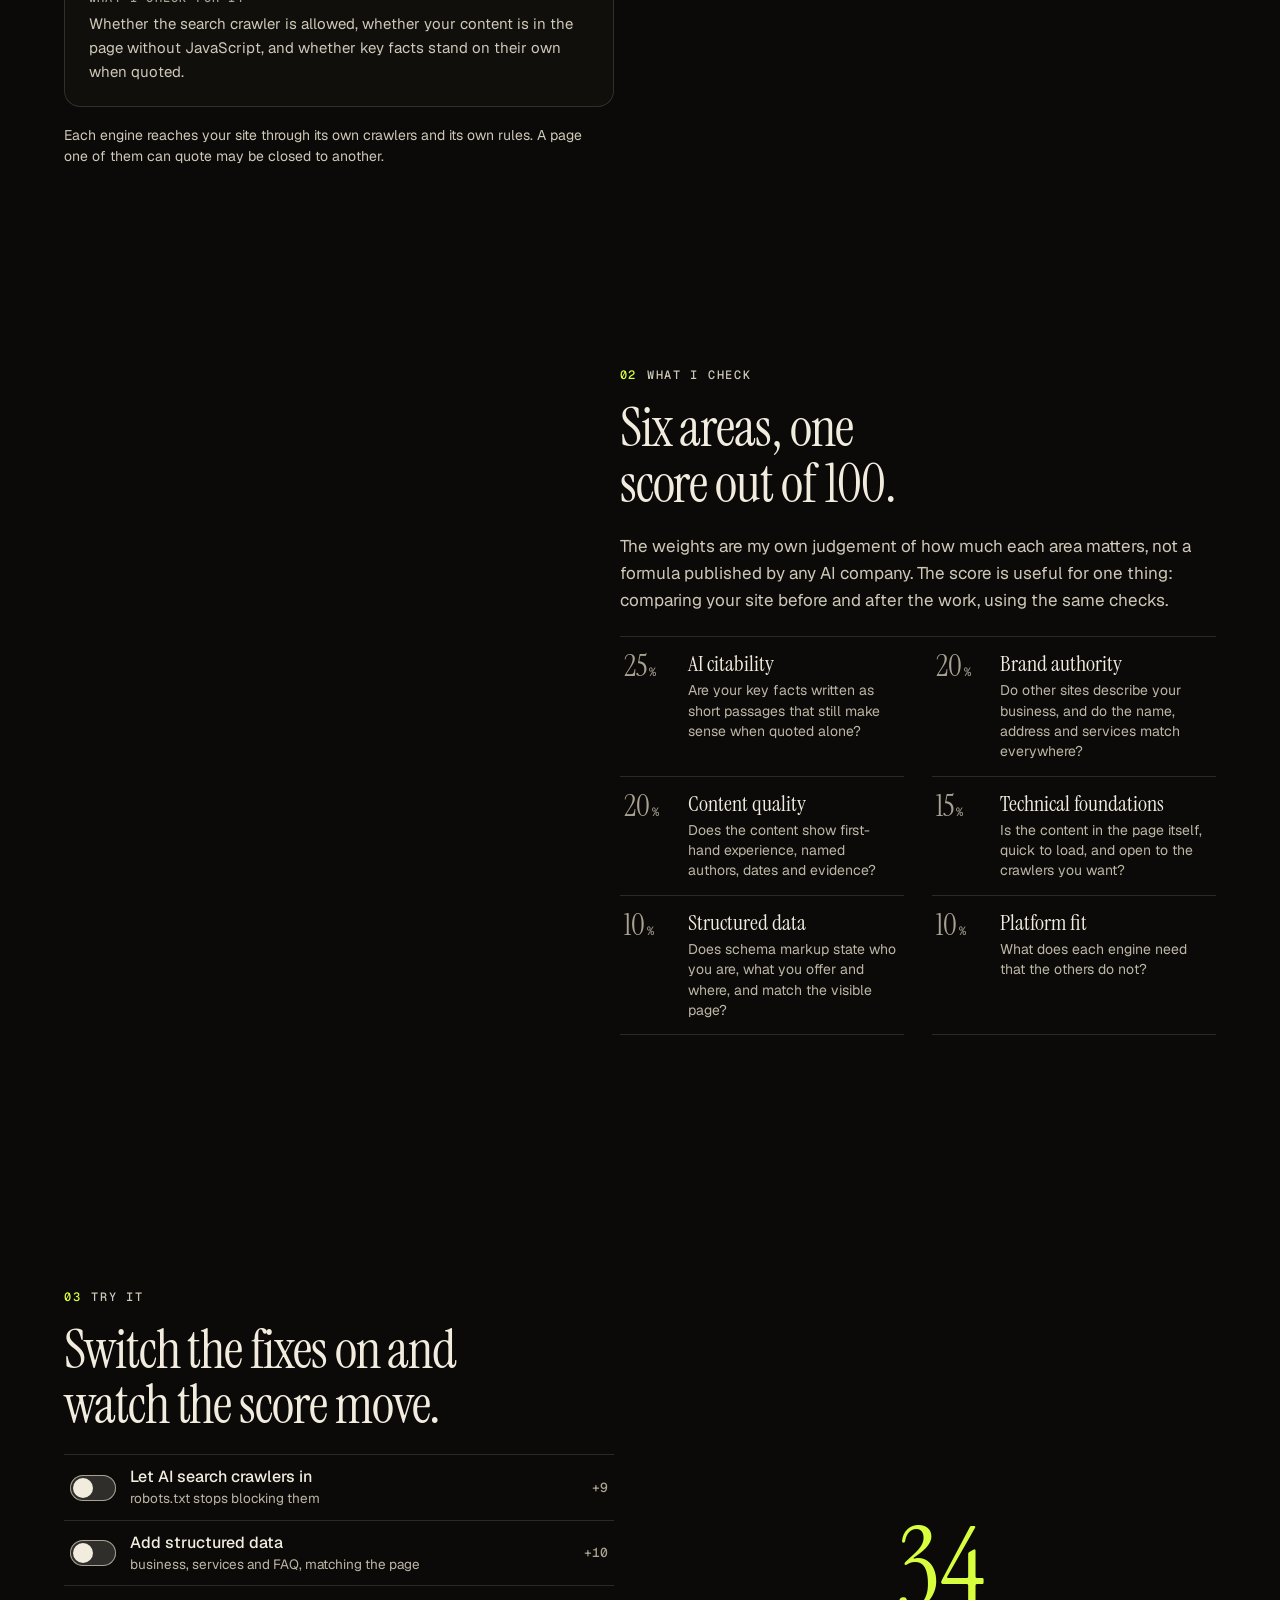
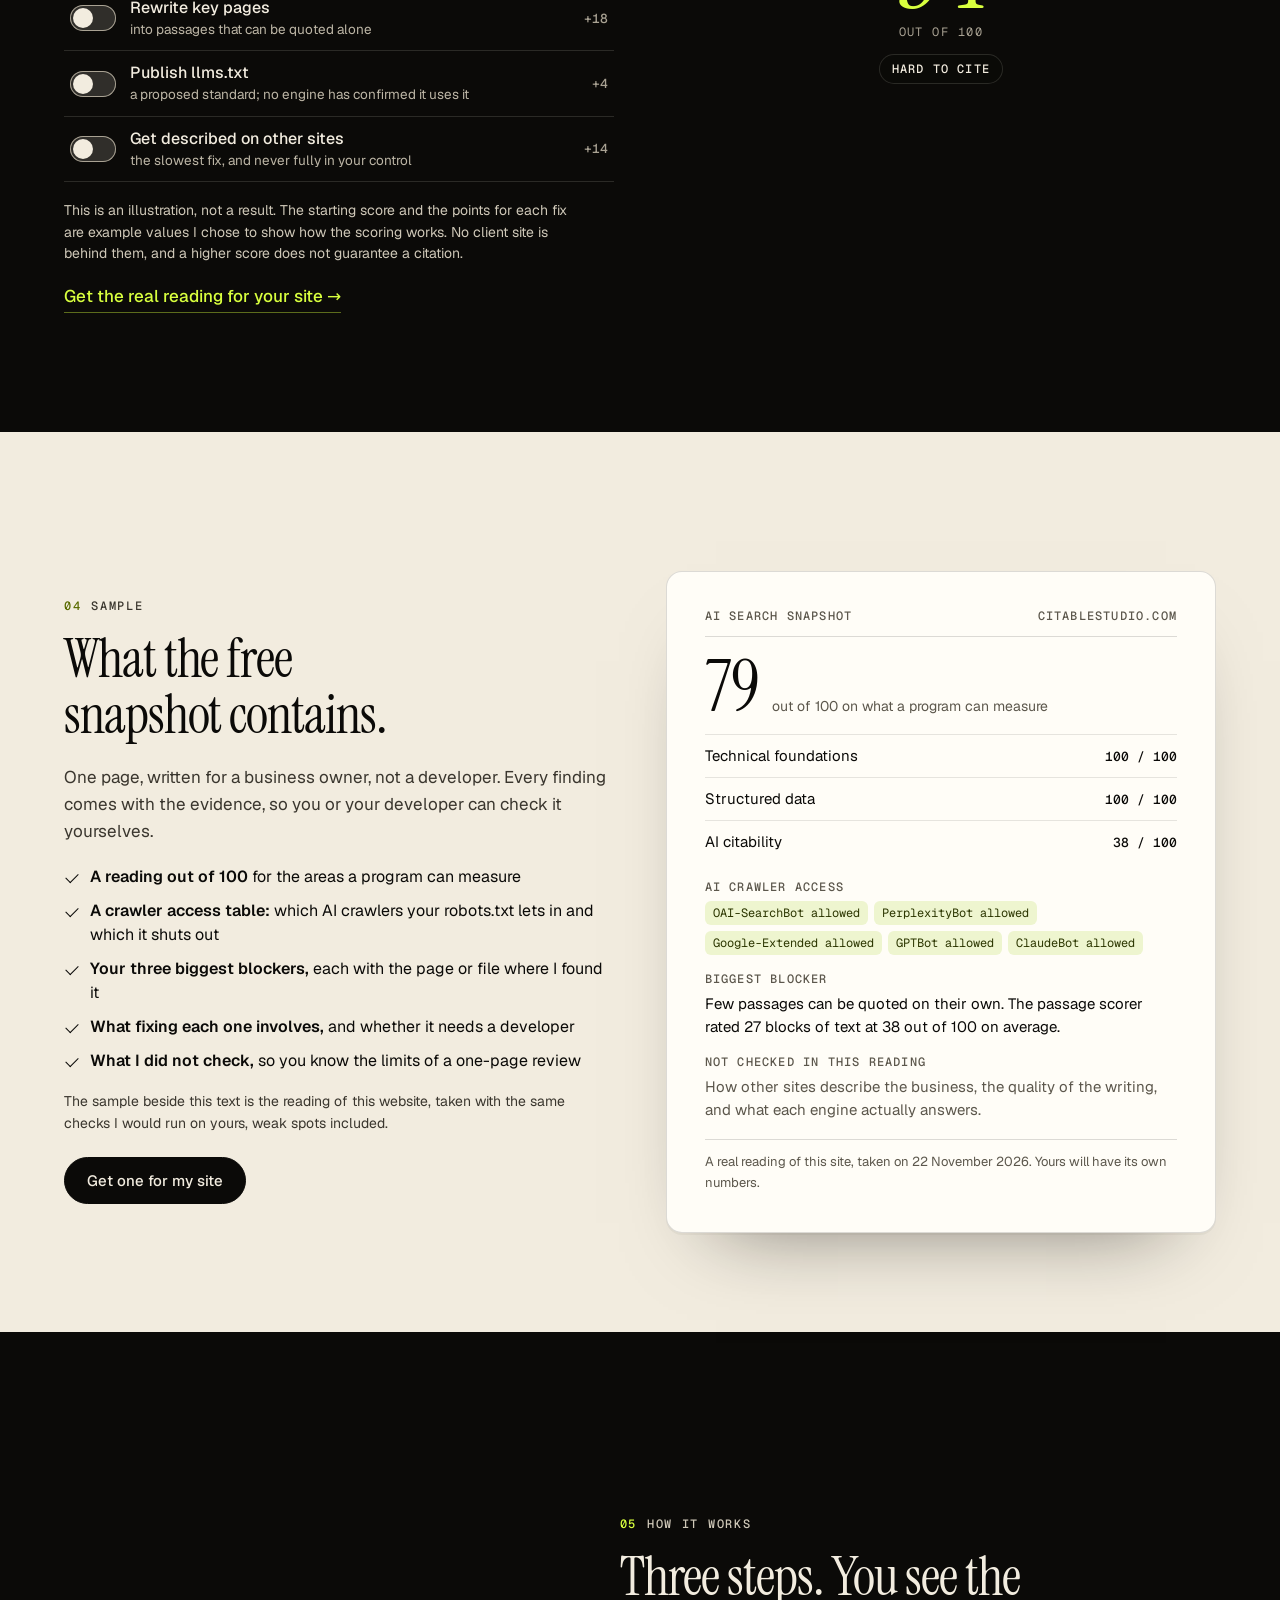
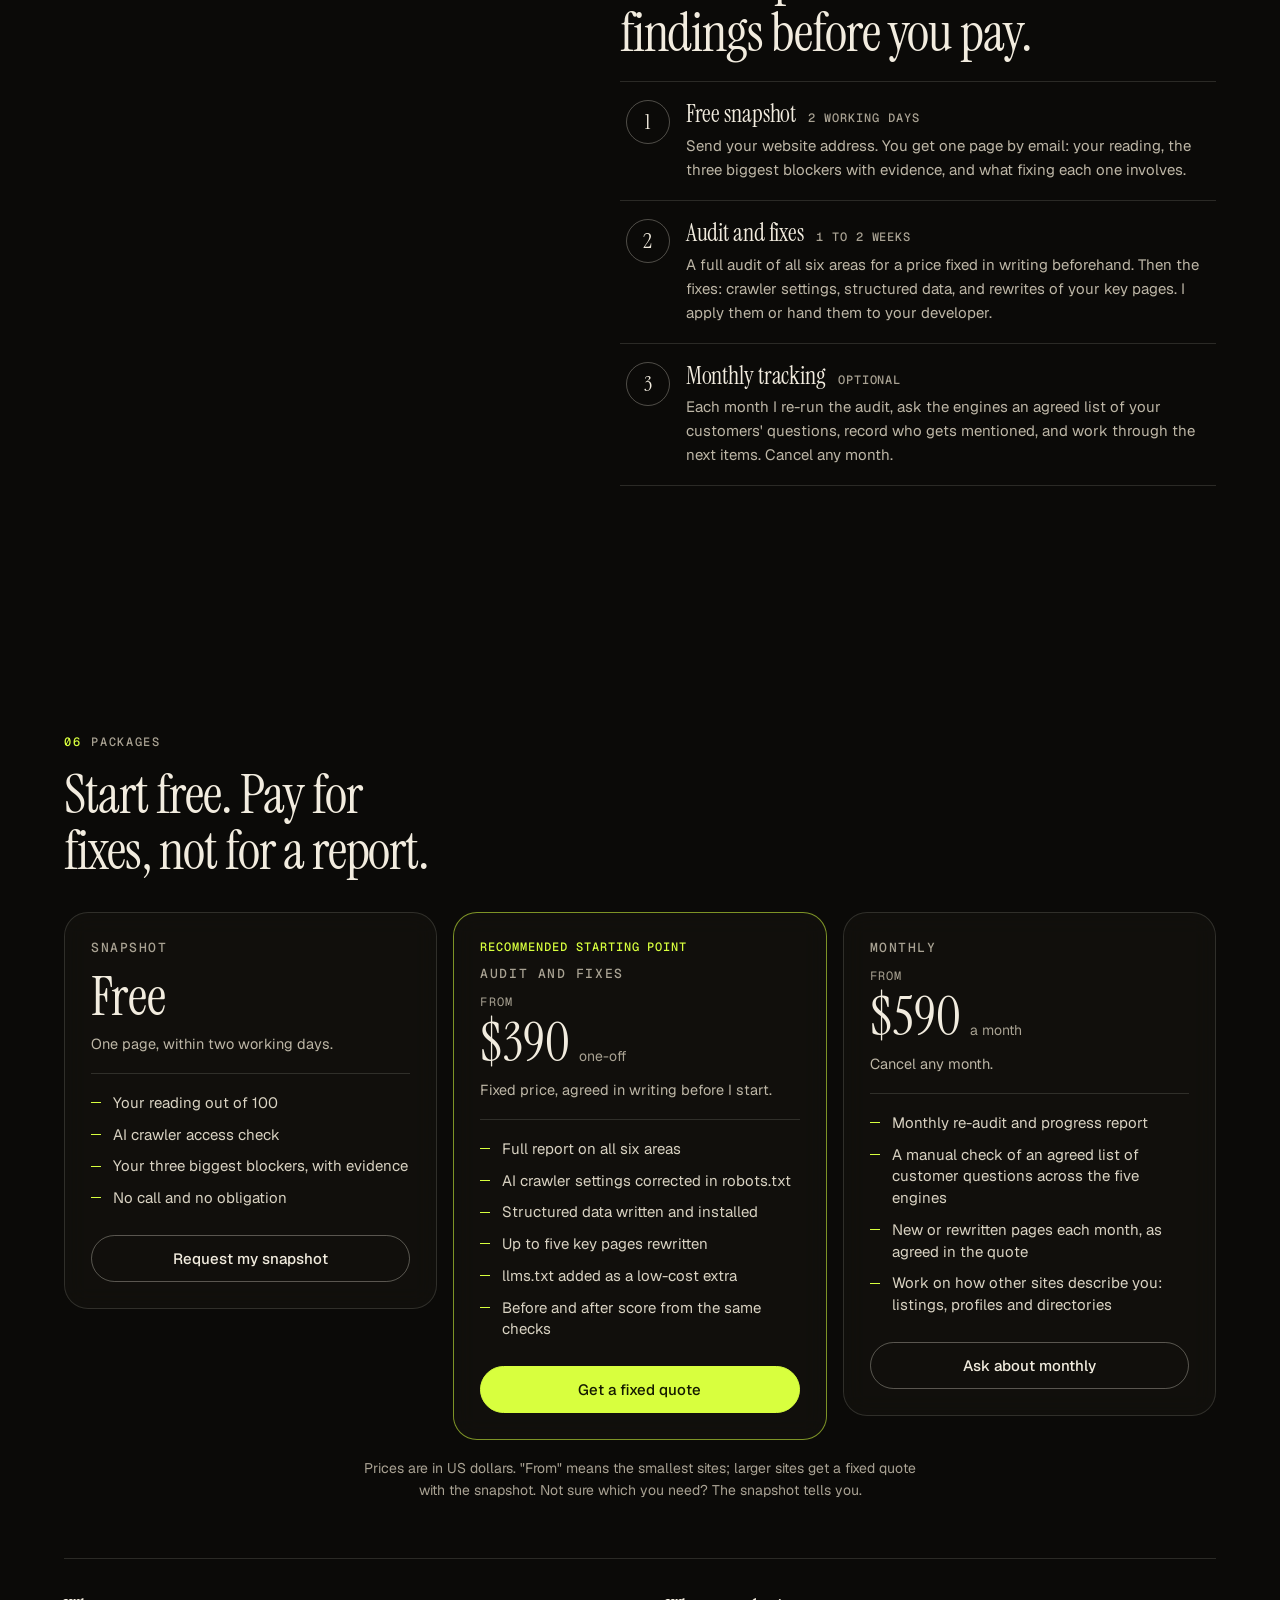
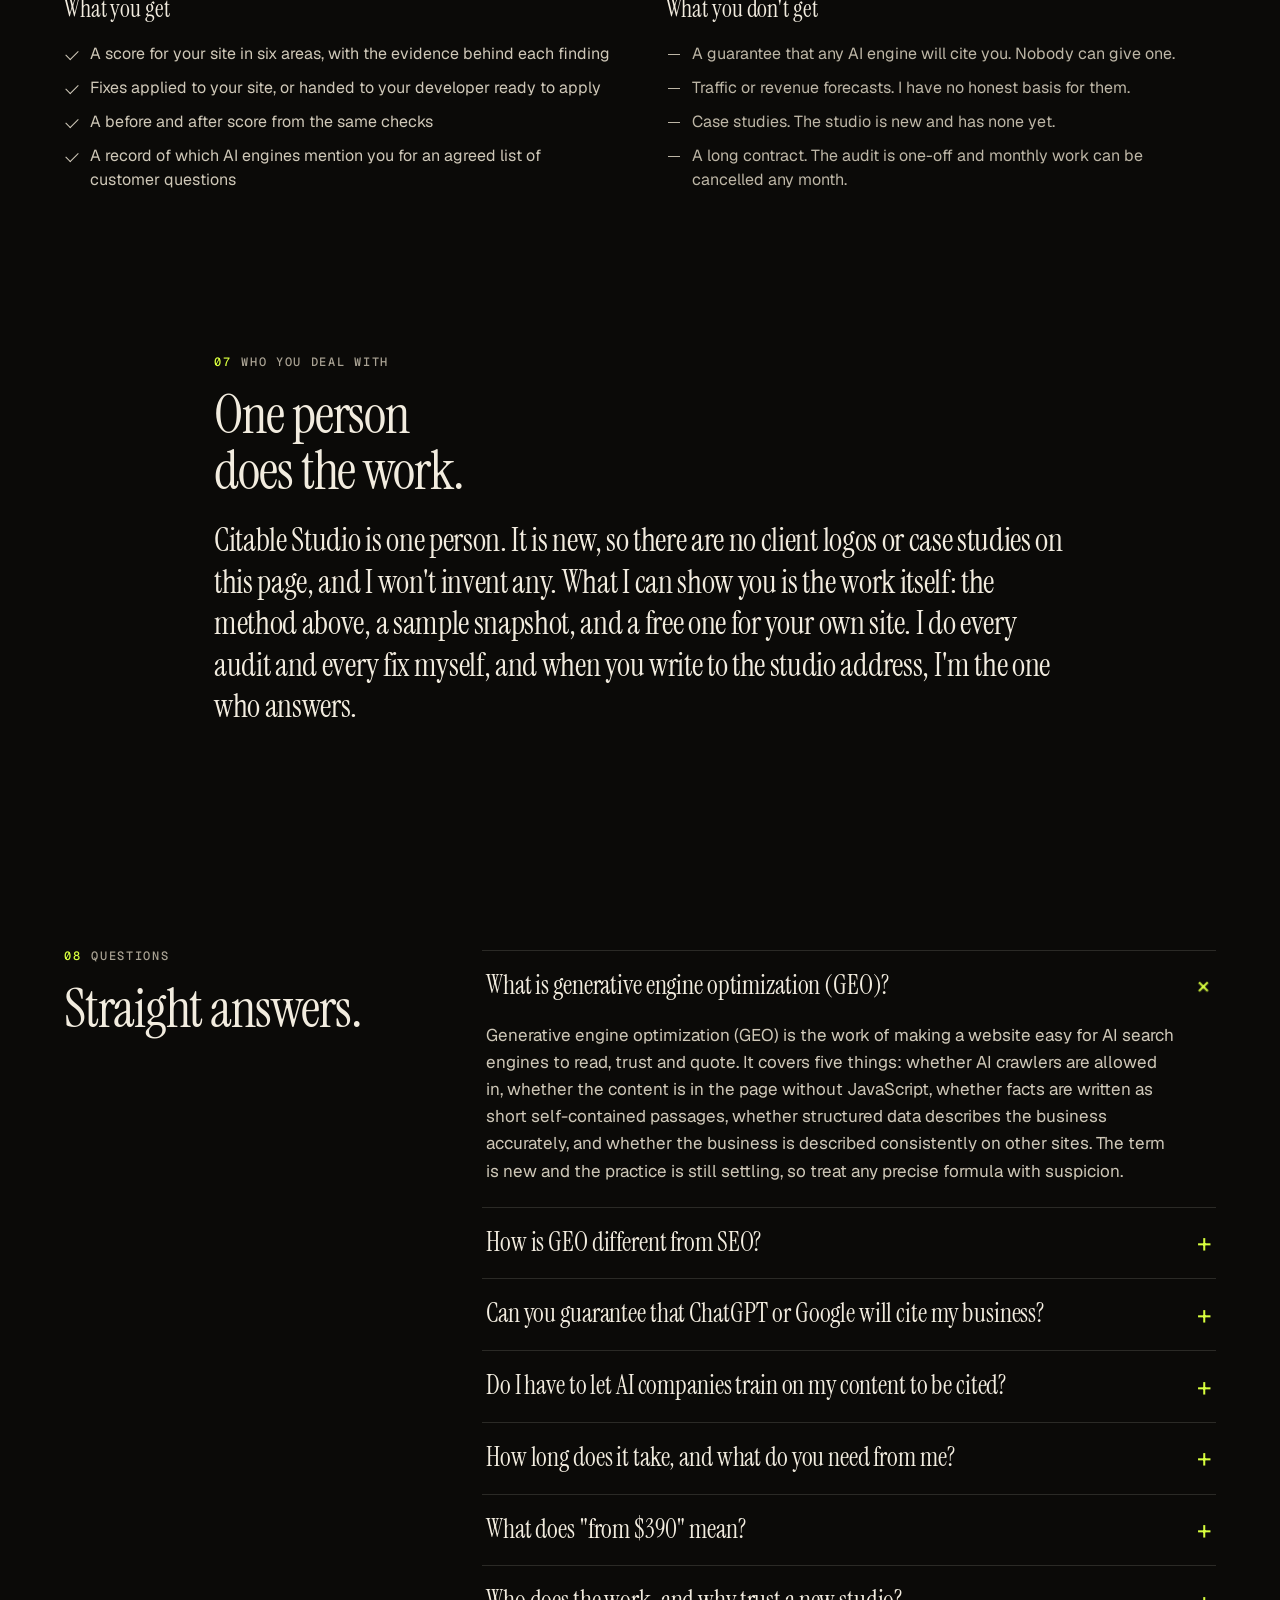
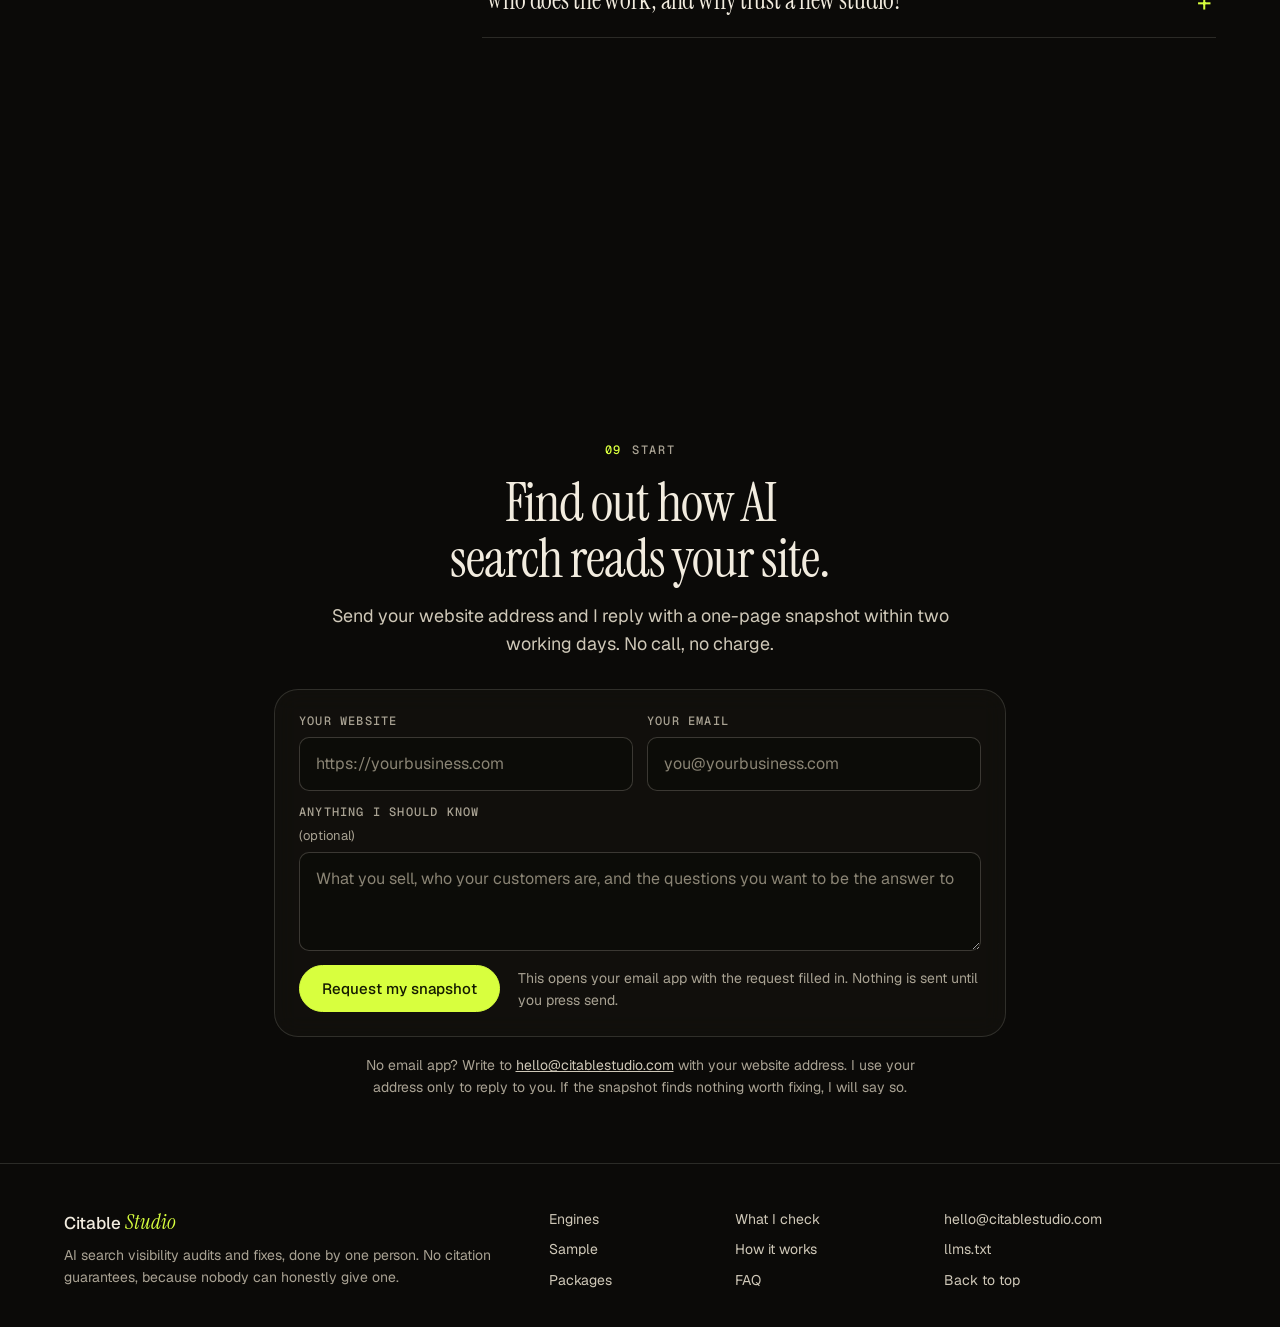
==== commit c8535a37: "Redesign" ====
--- a/index.html
+++ b/index.html
@@ -3,71 +3,61 @@
 <head>
 <meta charset="utf-8">
 <meta name="viewport" content="width=device-width, initial-scale=1">
-<title>Citable Studio | Get your business cited by AI search</title>
-<meta name="description" content="Citable Studio audits how ChatGPT, Claude, Perplexity, Gemini and Google AI Overviews read your website, then fixes what keeps you out of their answers.">
+<title>AI Search Visibility Audits and Fixes | Citable Studio</title>
+<meta name="description" content="Citable Studio checks how ChatGPT, Claude, Perplexity, Gemini and Google AI Overviews read your site, and fixes what blocks them. Free one-page snapshot.">
 <meta name="theme-color" content="#0b0a08">
 <link rel="canonical" href="https://citablestudio.com/">
 <meta property="og:type" content="website">
-<meta property="og:title" content="Citable Studio | Get your business cited by AI search">
-<meta property="og:description" content="We audit how AI search engines read your website and fix what keeps you out of their answers.">
+<meta property="og:site_name" content="Citable Studio">
+<meta property="og:title" content="AI Search Visibility Audits and Fixes | Citable Studio">
+<meta property="og:description" content="I check how AI search engines read your website, show you what is in the way, and fix it for a fixed price. The first step is a free one-page snapshot.">
 <meta property="og:url" content="https://citablestudio.com/">
+<meta property="og:image" content="https://citablestudio.com/og.png">
+<meta name="twitter:card" content="summary_large_image">
 <link rel="icon" href="favicon.svg" type="image/svg+xml">
-<link rel="preconnect" href="https://fonts.googleapis.com">
-<link rel="preconnect" href="https://fonts.gstatic.com" crossorigin>
-<link href="https://fonts.googleapis.com/css2?family=Geist:wght@300;400;500;600&family=Geist+Mono:wght@400;500&family=Instrument+Serif:ital@0;1&display=swap" rel="stylesheet">
+<link rel="preload" href="fonts/instrument-serif.woff2" as="font" type="font/woff2" crossorigin>
+<link rel="preload" href="fonts/geist.woff2" as="font" type="font/woff2" crossorigin>
 <link rel="stylesheet" href="styles.css">
-<link rel="modulepreload" href="vendor/three.module.min.js">
-<link rel="modulepreload" href="vendor/three.core.min.js">
 
 <script type="application/ld+json">
 {
   "@context": "https://schema.org",
   "@graph": [
     {
-      "@type": "ProfessionalService",
+      "@type": "Organization",
       "@id": "https://citablestudio.com/#studio",
       "name": "Citable Studio",
       "url": "https://citablestudio.com/",
-      "description": "Citable Studio audits how AI search engines such as ChatGPT, Claude, Perplexity, Gemini and Google AI Overviews read a website, and fixes the issues that keep the business out of AI answers.",
-      "serviceType": "Generative engine optimization (GEO) and AI search visibility",
+      "email": "hello@citablestudio.com",
+      "description": "Citable Studio is a one-person studio that checks how AI search engines such as ChatGPT, Claude, Perplexity, Gemini and Google AI Overviews read a business website, and fixes the issues that keep the site from being read and quoted.",
+      "logo": "https://citablestudio.com/og.png",
       "areaServed": "Worldwide",
-      "knowsAbout": ["Generative engine optimization", "AI search visibility", "Structured data", "llms.txt", "Technical SEO"]
+      "makesOffer": [
+        { "@type": "Offer", "name": "Free snapshot", "price": "0", "priceCurrency": "USD", "description": "A one-page reading of how AI search can read a website, sent within two working days." },
+        { "@type": "Offer", "name": "Audit and fixes", "price": "390", "priceCurrency": "USD", "description": "A full six-area audit and the fixes, for a fixed price that starts at 390 US dollars for a small site." },
+        { "@type": "Offer", "name": "Monthly", "price": "590", "priceCurrency": "USD", "description": "A monthly re-audit, tracking of AI mentions for agreed customer questions, and continued fixes, from 590 US dollars a month." }
+      ],
+      "knowsAbout": ["Generative engine optimization", "AI search visibility", "AI crawler access", "Structured data", "llms.txt", "Technical SEO"]
     },
     {
       "@type": "WebSite",
       "@id": "https://citablestudio.com/#website",
       "url": "https://citablestudio.com/",
       "name": "Citable Studio",
+      "inLanguage": "en",
+      "dateModified": "2026-11-22",
       "publisher": { "@id": "https://citablestudio.com/#studio" }
     },
     {
       "@type": "FAQPage",
       "mainEntity": [
-        {
-          "@type": "Question",
-          "name": "What is generative engine optimization (GEO)?",
-          "acceptedAnswer": { "@type": "Answer", "text": "Generative engine optimization is the work of making a website easy for AI search engines to read, trust and quote. It covers whether AI crawlers are allowed in, whether the page content is visible without JavaScript, whether facts are written as short self-contained passages, whether structured data describes the business, and whether the brand is mentioned on the sources AI engines draw from." }
-        },
-        {
-          "@type": "Question",
-          "name": "How is GEO different from SEO?",
-          "acceptedAnswer": { "@type": "Answer", "text": "SEO aims for a high position in a list of links. GEO aims to be one of the few sources an AI engine quotes inside its answer. The foundations overlap: a fast, crawlable, well-structured site helps both. GEO adds work on citable passages, AI crawler access, entity and brand signals, and machine-readable summaries such as llms.txt." }
-        },
-        {
-          "@type": "Question",
-          "name": "Can you guarantee that ChatGPT or Google will cite my business?",
-          "acceptedAnswer": { "@type": "Answer", "text": "No. Nobody controls what an AI engine chooses to cite, and anyone who promises it is guessing. What we can do is remove the known blockers, make your content easier to quote, and track before and after which engines mention you for the questions your customers ask." }
-        },
-        {
-          "@type": "Question",
-          "name": "How long does an audit take?",
-          "acceptedAnswer": { "@type": "Answer", "text": "The free snapshot is a one-page summary sent within two working days. The full audit with fixes usually takes one to two weeks, depending on the size of the site and how quickly we get access to it." }
-        },
-        {
-          "@type": "Question",
-          "name": "What do you need from me to start?",
-          "acceptedAnswer": { "@type": "Answer", "text": "For the snapshot, only your website address. For the fixes, we need a way to change the site: an editor login for your website platform, or a developer on your side who can apply the changes we hand over." }
-        }
+        { "@type": "Question", "name": "What is generative engine optimization (GEO)?", "acceptedAnswer": { "@type": "Answer", "text": "Generative engine optimization (GEO) is the work of making a website easy for AI search engines to read, trust and quote. It covers five things: whether AI crawlers are allowed in, whether the content is in the page without JavaScript, whether facts are written as short self-contained passages, whether structured data describes the business accurately, and whether the business is described consistently on other sites. The term is new and the practice is still settling, so treat any precise formula with suspicion." } },
+        { "@type": "Question", "name": "How is GEO different from SEO?", "acceptedAnswer": { "@type": "Answer", "text": "GEO and SEO share most of their foundations but aim at different results. SEO aims for a high position in a list of links. GEO aims for your page to be one of the sources an AI engine quotes or links inside its answer. A fast, crawlable, well-structured site helps both. GEO adds attention to AI crawler access, passages that make sense when quoted alone, and consistent facts about the business across the web." } },
+        { "@type": "Question", "name": "Can you guarantee that ChatGPT or Google will cite my business?", "acceptedAnswer": { "@type": "Answer", "text": "No, nobody can guarantee that ChatGPT, Google or any other AI engine will cite your business. The engines choose their own sources, and their answers change from one run to the next. What Citable Studio can do is remove the blockers that are known and documented, make your pages easier to quote, and record before and after which engines mention you for an agreed list of customer questions. You get a measurable change to your own site, not a promise about someone else's product." } },
+        { "@type": "Question", "name": "Do I have to let AI companies train on my content to be cited?", "acceptedAnswer": { "@type": "Answer", "text": "No, being cited in AI search does not require letting AI companies train on your content. OpenAI and Anthropic each run separate crawlers for search and for training, so robots.txt can allow OAI-SearchBot and Claude-SearchBot while blocking GPTBot and ClaudeBot. Google works in a similar way: Googlebot covers Search and AI Overviews, while the Google-Extended token covers Gemini. The audit shows which crawlers your site currently allows, and you decide which ones stay open." } },
+        { "@type": "Question", "name": "How long does it take, and what do you need from me?", "acceptedAnswer": { "@type": "Answer", "text": "The free snapshot takes two working days, and the full audit with fixes usually takes one to two weeks. For the snapshot I need only your website address. For the fixes I need a way to change the site: an editor login for your website platform, or a developer on your side who applies the changes I hand over. The timeline depends mostly on the size of the site and on how quickly that access arrives." } },
+        { "@type": "Question", "name": "What does \"from $390\" mean?", "acceptedAnswer": { "@type": "Answer", "text": "\"From $390\" is the price of the Audit and fixes package for a small site, and your exact price is fixed in writing before any work begins. The price depends on how many pages the site has and on whether I apply the fixes or hand them to your developer. The quote arrives with your free snapshot, so you see the findings and the price together before deciding. Monthly work starts at $590 and can be cancelled any month." } },
+        { "@type": "Question", "name": "Who does the work, and why trust a new studio?", "acceptedAnswer": { "@type": "Answer", "text": "One person does all the work, and the studio is new, with no client results to show yet. That is why the first step is free and specific to your site. The snapshot shows your reading, the evidence behind each finding and what fixing it involves, so you can judge the work before paying. Most findings can be checked by you or your developer in minutes, for example by opening your robots.txt file. If the snapshot does not convince you, you owe nothing." } }
       ]
     }
   ]
@@ -78,230 +68,373 @@
 <a class="skip" href="#main">Skip to content</a>
 
 <canvas id="stage" aria-hidden="true"></canvas>
-<div class="grain" aria-hidden="true"></div>
+<div id="progress" aria-hidden="true"></div>
 <div id="labels" aria-hidden="true"></div>
 
 <header class="nav" id="nav">
-  <a class="brand" href="#top" aria-label="Citable Studio, home">
-    <svg viewBox="0 0 28 28" width="26" height="26" aria-hidden="true"><circle cx="14" cy="14" r="12.5" fill="none" stroke="currentColor" stroke-width="1.2"/><circle cx="14" cy="14" r="4" fill="var(--signal)"/><circle cx="23.5" cy="8" r="1.8" fill="currentColor"/></svg>
-    <span>Citable<em>Studio</em></span>
-  </a>
-  <nav class="nav-links" aria-label="Main">
-    <a href="#shift">The shift</a>
-    <a href="#audit">What we check</a>
-    <a href="#demo">Try it</a>
-    <a href="#packages">Packages</a>
-    <a href="#faq">FAQ</a>
-  </nav>
-  <a class="btn btn-small" href="#contact">Free snapshot</a>
+  <div class="wrap nav-in">
+    <a class="brand" href="#top" aria-label="Citable Studio, home">
+      <svg viewBox="0 0 28 28" width="26" height="26" aria-hidden="true"><circle cx="14" cy="14" r="12.5" fill="none" stroke="currentColor" stroke-width="1.2"/><circle cx="14" cy="14" r="4" fill="var(--signal)"/><circle cx="23.5" cy="8" r="1.8" fill="currentColor"/></svg>
+      <span>Citable<em>Studio</em></span>
+    </a>
+    <nav class="nav-links" id="nav-links" aria-label="Main">
+      <a href="#engines">Engines</a>
+      <a href="#audit">What I check</a>
+      <a href="#sample">Sample</a>
+      <a href="#process">How it works</a>
+      <a href="#packages">Packages</a>
+      <a href="#faq">FAQ</a>
+    </nav>
+    <a class="btn btn-small nav-cta" href="#contact">Free snapshot</a>
+    <button class="menu-btn" id="menu-btn" type="button" aria-expanded="false" aria-controls="nav-links"><span></span><span></span><span class="sr">Menu</span></button>
+  </div>
 </header>
 
 <main id="main">
 
-  <!-- 1. HERO -->
-  <section class="panel hero" id="top" data-shape="globe" data-side="center">
+  <!-- HERO -->
+  <section class="panel hero" id="top" data-shape="globe">
+    <div class="wrap split">
+      <div class="col-text">
+        <p class="eyebrow"><span class="dot"></span>AI search visibility audits and fixes</p>
+        <h1>Make your website easy for AI search to read and <em>quote</em>.</h1>
+        <p class="lede">People now ask ChatGPT, Claude, Perplexity, Gemini and Google's AI Overviews for recommendations. I check how those engines read your site, show you what is in the way, and fix it for a fixed price.</p>
+        <form class="quick" id="quick" novalidate>
+          <label class="sr" for="q-site">Your website address</label>
+          <input type="text" id="q-site" inputmode="url" autocomplete="url" placeholder="yourbusiness.com">
+          <button class="btn" type="submit">Get my free snapshot</button>
+        </form>
+        <p class="reassure">Free. No call. One page by email within two working days. <a href="#sample">See a sample</a></p>
+      </div>
+      <div class="stage-slot" data-slot>
+        <figure class="answer" aria-label="Illustration of an AI answer that cites a website">
+          <p class="q">Someone asks an AI assistant</p>
+          <p class="a">&ldquo;Which physio clinics near me take same-day bookings?&rdquo;</p>
+          <p class="a" style="margin-top:10px;color:var(--soft)">Two clinics nearby offer same-day appointments. One lists its opening hours, prices and booking steps on a single page<sup>1</sup></p>
+          <p class="src"><b>1</b>yourbusiness.com</p>
+          <figcaption class="cap">An illustration of the goal: your page as the source behind the answer. Not a real result.</figcaption>
+        </figure>
+      </div>
+    </div>
+    <p class="scroll-cue" aria-hidden="true">Scroll</p>
+  </section>
+
+  <!-- ENGINES -->
+  <section class="panel" id="engines" data-shape="engines">
+    <div class="wrap split">
+      <div class="col-text">
+        <p class="eyebrow"><span class="num">01</span>Engines</p>
+        <h2>Five AI answers, each reading your site differently.</h2>
+        <div class="engine-tabs" role="tablist" aria-label="AI search engines">
+          <button role="tab" id="tab-0" aria-controls="engine-panel-0" aria-selected="true" data-engine="0">ChatGPT</button>
+          <button role="tab" id="tab-1" aria-controls="engine-panel-1" aria-selected="false" tabindex="-1" data-engine="1">Claude</button>
+          <button role="tab" id="tab-2" aria-controls="engine-panel-2" aria-selected="false" tabindex="-1" data-engine="2">Perplexity</button>
+          <button role="tab" id="tab-3" aria-controls="engine-panel-3" aria-selected="false" tabindex="-1" data-engine="3">Gemini</button>
+          <button role="tab" id="tab-4" aria-controls="engine-panel-4" aria-selected="false" tabindex="-1" data-engine="4">AI Overviews</button>
+        </div>
+        <div class="engine-card" id="engine-panel-0" role="tabpanel" aria-labelledby="tab-0" tabindex="0">
+          <h3>ChatGPT</h3>
+          <p>ChatGPT search links to the pages it draws on. OpenAI says OAI-SearchBot is the crawler that decides whether a site can appear in those results. GPTBot is a separate crawler used for model training, and you can allow one without the other.</p>
+          <dl>
+            <div><dt>Crawlers involved</dt><dd><code>OAI-SearchBot (search)</code><code>ChatGPT-User (a page a user asks about)</code><code>GPTBot (training, optional)</code></dd></div>
+            <div><dt>What I check for it</dt><dd>Whether the search crawler is allowed, whether your content is in the page without JavaScript, and whether key facts stand on their own when quoted.</dd></div>
+          </dl>
+        </div>
+        <div class="engine-card" id="engine-panel-1" role="tabpanel" aria-labelledby="tab-1" tabindex="0" hidden>
+          <h3>Claude</h3>
+          <p>Claude can search the web and open pages when a question needs current information, and it cites the pages it used. Anthropic publishes three crawlers: one for search, one for pages a user asks about, and one for training.</p>
+          <dl>
+            <div><dt>Crawlers involved</dt><dd><code>Claude-SearchBot (search)</code><code>Claude-User (a page a user asks about)</code><code>ClaudeBot (training, optional)</code></dd></div>
+            <div><dt>What I check for it</dt><dd>Crawler access, plainly stated facts with dates and named authors, and pages that read correctly without scripts.</dd></div>
+          </dl>
+        </div>
+        <div class="engine-card" id="engine-panel-2" role="tabpanel" aria-labelledby="tab-2" tabindex="0" hidden>
+          <h3>Perplexity</h3>
+          <p>Perplexity shows numbered sources beside its answers, so a page it uses gets a visible link. PerplexityBot builds the index it searches. Perplexity-User fetches a page when someone asks about it.</p>
+          <dl>
+            <div><dt>Crawlers involved</dt><dd><code>PerplexityBot</code><code>Perplexity-User</code></dd></div>
+            <div><dt>What I check for it</dt><dd>Crawler access, a direct answer near the top of each key page, and visible publication or update dates.</dd></div>
+          </dl>
+        </div>
+        <div class="engine-card" id="engine-panel-3" role="tabpanel" aria-labelledby="tab-3" tabindex="0" hidden>
+          <h3>Gemini</h3>
+          <p>Gemini can ground its answers in Google Search results. Google-Extended is a separate robots.txt token that controls whether your content is used for Gemini. Google says it does not affect your ranking in Search.</p>
+          <dl>
+            <div><dt>Crawlers involved</dt><dd><code>Googlebot</code><code>Google-Extended</code></dd></div>
+            <div><dt>What I check for it</dt><dd>Google indexing health, your Google-Extended setting, and structured data that matches what is on the page.</dd></div>
+          </dl>
+        </div>
+        <div class="engine-card" id="engine-panel-4" role="tabpanel" aria-labelledby="tab-4" tabindex="0" hidden>
+          <h3>AI Overviews</h3>
+          <p>Google says a page must be indexed and eligible to show a snippet in Search to appear as a link in AI Overviews, and that no special markup is required. Pages that block indexing or snippets are left out.</p>
+          <dl>
+            <div><dt>Crawlers involved</dt><dd><code>Googlebot</code></dd></div>
+            <div><dt>What I check for it</dt><dd>Indexing, snippet settings such as nosnippet, page speed, and whether the visible text answers the question directly.</dd></div>
+          </dl>
+        </div>
+        <p class="fine">Each engine reaches your site through its own crawlers and its own rules. A page one of them can quote may be closed to another.</p>
+      </div>
+      <div class="stage-slot" data-slot aria-hidden="true"></div>
+    </div>
+  </section>
+
+  <!-- WHAT I CHECK -->
+  <section class="panel" id="audit" data-shape="bars">
+    <div class="wrap split flip">
+      <div class="stage-slot" data-slot aria-hidden="true"></div>
+      <div class="col-text">
+        <p class="eyebrow"><span class="num">02</span>What I check</p>
+        <h2>Six areas, one score out of 100.</h2>
+        <p>The weights are my own judgement of how much each area matters, not a formula published by any AI company. The score is useful for one thing: comparing your site before and after the work, using the same checks.</p>
+        <ul class="areas" id="areas">
+          <li><button type="button" data-area="0"><span class="w">25</span><span class="a-t">AI citability</span><span class="a-d">Are your key facts written as short passages that still make sense when quoted alone?</span></button></li>
+          <li><button type="button" data-area="1"><span class="w">20</span><span class="a-t">Brand authority</span><span class="a-d">Do other sites describe your business, and do the name, address and services match everywhere?</span></button></li>
+          <li><button type="button" data-area="2"><span class="w">20</span><span class="a-t">Content quality</span><span class="a-d">Does the content show first-hand experience, named authors, dates and evidence?</span></button></li>
+          <li><button type="button" data-area="3"><span class="w">15</span><span class="a-t">Technical foundations</span><span class="a-d">Is the content in the page itself, quick to load, and open to the crawlers you want?</span></button></li>
+          <li><button type="button" data-area="4"><span class="w">10</span><span class="a-t">Structured data</span><span class="a-d">Does schema markup state who you are, what you offer and where, and match the visible page?</span></button></li>
+          <li><button type="button" data-area="5"><span class="w">10</span><span class="a-t">Platform fit</span><span class="a-d">What does each engine need that the others do not?</span></button></li>
+        </ul>
+      </div>
+    </div>
+  </section>
+
+  <!-- DEMO -->
+  <section class="panel" id="demo" data-shape="gauge">
+    <div class="wrap split">
+      <div class="col-text">
+        <p class="eyebrow"><span class="num">03</span>Try it</p>
+        <h2>Switch the fixes on and watch the score move.</h2>
+        <div class="toggles" id="toggles">
+          <label><input type="checkbox" role="switch" data-gain="9"><span class="sw"></span><span class="tl">Let AI search crawlers in<small>robots.txt stops blocking them</small></span><b>+9</b></label>
+          <label><input type="checkbox" role="switch" data-gain="10"><span class="sw"></span><span class="tl">Add structured data<small>business, services and FAQ, matching the page</small></span><b>+10</b></label>
+          <label><input type="checkbox" role="switch" data-gain="18"><span class="sw"></span><span class="tl">Rewrite key pages<small>into passages that can be quoted alone</small></span><b>+18</b></label>
+          <label><input type="checkbox" role="switch" data-gain="4"><span class="sw"></span><span class="tl">Publish llms.txt<small>a proposed standard; no engine has confirmed it uses it</small></span><b>+4</b></label>
+          <label><input type="checkbox" role="switch" data-gain="14"><span class="sw"></span><span class="tl">Get described on other sites<small>the slowest fix, and never fully in your control</small></span><b>+14</b></label>
+        </div>
+        <p class="fine">This is an illustration, not a result. The starting score and the points for each fix are example values I chose to show how the scoring works. No client site is behind them, and a higher score does not guarantee a citation.</p>
+        <a class="link-cta" href="#contact">Get the real reading for your site <span aria-hidden="true">&rarr;</span></a>
+      </div>
+      <div class="stage-slot gauge-slot" data-slot>
+        <p class="sr" id="demo-said" role="status"></p>
+        <div class="demo-score" aria-hidden="true">
+          <span class="demo-num" id="demo-num">34</span>
+          <span class="demo-of">out of 100</span>
+          <span class="demo-band" id="demo-band">Hard to cite</span>
+        </div>
+      </div>
+    </div>
+  </section>
+
+  <!-- SAMPLE -->
+  <section class="panel paper" id="sample" data-shape="drift">
+    <div class="wrap split sample-grid">
+      <div class="col-text">
+        <p class="eyebrow"><span class="num">04</span>Sample</p>
+        <h2>What the free snapshot contains.</h2>
+        <p>One page, written for a business owner, not a developer. Every finding comes with the evidence, so you or your developer can check it yourselves.</p>
+        <ul class="ticks">
+          <li><strong>A reading out of 100</strong> for the areas a program can measure</li>
+          <li><strong>A crawler access table:</strong> which AI crawlers your robots.txt lets in and which it shuts out</li>
+          <li><strong>Your three biggest blockers,</strong> each with the page or file where I found it</li>
+          <li><strong>What fixing each one involves,</strong> and whether it needs a developer</li>
+          <li><strong>What I did not check,</strong> so you know the limits of a one-page review</li>
+        </ul>
+        <p class="fine">The sample beside this text is the reading of this website, taken with the same checks I would run on yours, weak spots included.</p>
+        <a class="btn btn-dark" href="#contact">Get one for my site</a>
+      </div>
+      <figure class="doc" aria-label="Sample snapshot of citablestudio.com">
+        <div class="doc-head"><span>AI search snapshot</span><span id="doc-date">citablestudio.com</span></div>
+        <p class="doc-score"><b id="doc-score">79</b><span>out of 100 on what a program can measure</span></p>
+        <table class="doc-table">
+          <tbody>
+            <tr><th scope="row">Technical foundations</th><td id="doc-tech">100 / 100</td></tr>
+            <tr><th scope="row">Structured data</th><td id="doc-schema">100 / 100</td></tr>
+            <tr><th scope="row">AI citability</th><td id="doc-cite">38 / 100</td></tr>
+          </tbody>
+        </table>
+        <p class="doc-label">AI crawler access</p>
+        <p class="doc-chips" id="doc-crawlers"><span>OAI-SearchBot allowed</span><span>PerplexityBot allowed</span><span>Google-Extended allowed</span><span>GPTBot allowed</span><span>ClaudeBot allowed</span></p>
+        <p class="doc-label">Biggest blocker</p>
+        <p class="doc-find" id="doc-blocker">Few passages can be quoted on their own. The passage scorer rated 27 blocks of text at 38 out of 100 on average.</p>
+        <p class="doc-label">Not checked in this reading</p>
+        <p class="doc-find muted">How other sites describe the business, the quality of the writing, and what each engine actually answers.</p>
+        <figcaption>A real reading of this site, taken on 22 November 2026. Yours will have its own numbers.</figcaption>
+      </figure>
+    </div>
+  </section>
+
+  <!-- HOW IT WORKS -->
+  <section class="panel" id="process" data-shape="path">
+    <div class="wrap split flip">
+      <div class="stage-slot" data-slot aria-hidden="true"></div>
+      <div class="col-text">
+        <p class="eyebrow"><span class="num">05</span>How it works</p>
+        <h2>Three steps. You see the findings before you pay.</h2>
+        <ol class="steps" id="steps">
+          <li data-step="0"><span class="step-n">1</span><div><h3>Free snapshot <span class="when">2 working days</span></h3><p>Send your website address. You get one page by email: your reading, the three biggest blockers with evidence, and what fixing each one involves.</p></div></li>
+          <li data-step="1"><span class="step-n">2</span><div><h3>Audit and fixes <span class="when">1 to 2 weeks</span></h3><p>A full audit of all six areas for a price fixed in writing beforehand. Then the fixes: crawler settings, structured data, and rewrites of your key pages. I apply them or hand them to your developer.</p></div></li>
+          <li data-step="2"><span class="step-n">3</span><div><h3>Monthly tracking <span class="when">optional</span></h3><p>Each month I re-run the audit, ask the engines an agreed list of your customers' questions, record who gets mentioned, and work through the next items. Cancel any month.</p></div></li>
+        </ol>
+      </div>
+    </div>
+  </section>
+
+  <!-- PACKAGES -->
+  <section class="panel" id="packages" data-shape="drift">
     <div class="wrap">
-      <p class="eyebrow"><span class="dot"></span>AI search visibility studio</p>
-      <h1>When people ask AI,<br>be the answer it <em>cites</em>.</h1>
-      <p class="lede">ChatGPT, Claude, Perplexity, Gemini and Google's AI Overviews now answer the questions that used to send visitors to your website. We audit how those engines read your site, then fix what keeps you out of their answers.</p>
-      <div class="actions">
-        <a class="btn" href="#contact">Get a free snapshot</a>
-        <a class="btn btn-ghost" href="#demo">Try the score demo</a>
-      </div>
-    </div>
-    <p class="hint" aria-hidden="true"><span class="hint-line"></span>Drag to turn it · scroll to explore</p>
-  </section>
-
-  <!-- 2. THE SHIFT -->
-  <section class="panel" id="shift" data-shape="engines" data-side="right">
-    <div class="wrap two">
-      <div class="col-text">
-        <p class="eyebrow"><span class="num">01</span>The shift</p>
-        <h2>Five engines now stand between you and your next customer.</h2>
-        <p>Each one reads the web with its own crawlers and leans on different sources. A site that one engine quotes freely can be invisible to another. Pick an engine to see how it reaches your site.</p>
-
-        <div class="engine-tabs" role="tablist" aria-label="AI search engines">
-          <button role="tab" aria-selected="true" data-engine="0">ChatGPT</button>
-          <button role="tab" aria-selected="false" data-engine="1">Claude</button>
-          <button role="tab" aria-selected="false" data-engine="2">Perplexity</button>
-          <button role="tab" aria-selected="false" data-engine="3">Gemini</button>
-          <button role="tab" aria-selected="false" data-engine="4">AI Overviews</button>
-        </div>
-
-        <div class="engine-card" id="engine-card" role="tabpanel" aria-live="polite">
-          <h3 id="engine-name">ChatGPT</h3>
-          <p id="engine-text"></p>
-          <dl>
-            <div><dt>Crawlers to allow</dt><dd id="engine-bots"></dd></div>
-            <div><dt>What we check for it</dt><dd id="engine-check"></dd></div>
-          </dl>
-        </div>
-      </div>
-    </div>
-  </section>
-
-  <!-- 3. WHAT WE CHECK -->
-  <section class="panel" id="audit" data-shape="bars" data-side="left">
-    <div class="wrap two flip">
-      <div class="col-text">
-        <p class="eyebrow"><span class="num">02</span>What we check</p>
-        <h2>Six areas, one score out of 100.</h2>
-        <p>Every audit scores your site in six areas and weights them by how much each one affects whether an AI engine can find, trust and quote you. Hover an area to light up its share.</p>
-
-        <ul class="areas" id="areas">
-          <li data-area="0" tabindex="0"><span class="w">25</span><div><h3>AI citability</h3><p>Are your facts written as short, self-contained passages an engine can lift and quote?</p></div></li>
-          <li data-area="1" tabindex="0"><span class="w">20</span><div><h3>Brand authority</h3><p>Is your business mentioned on the sources AI engines draw from, with consistent details?</p></div></li>
-          <li data-area="2" tabindex="0"><span class="w">20</span><div><h3>Content quality</h3><p>Does the content show real experience, named authors, dates and evidence?</p></div></li>
-          <li data-area="3" tabindex="0"><span class="w">15</span><div><h3>Technical foundations</h3><p>Is the content in the page itself, fast to load, and open to AI crawlers?</p></div></li>
-          <li data-area="4" tabindex="0"><span class="w">10</span><div><h3>Structured data</h3><p>Does schema markup tell machines who you are, what you sell and where?</p></div></li>
-          <li data-area="5" tabindex="0"><span class="w">10</span><div><h3>Platform fit</h3><p>What does each engine need that the others do not?</p></div></li>
-        </ul>
-      </div>
-    </div>
-  </section>
-
-  <!-- 4. HOW IT WORKS -->
-  <section class="panel" id="process" data-shape="helix" data-side="right">
-    <div class="wrap two">
-      <div class="col-text">
-        <p class="eyebrow"><span class="num">03</span>How it works</p>
-        <h2>Three steps. You see the findings before you pay for anything.</h2>
-        <ol class="steps">
-          <li><span class="step-n">1</span><div><h3>Free snapshot</h3><p>Send us your address. Within two working days you get a one-page summary: your score, the three biggest blockers and what fixing them involves.</p></div></li>
-          <li><span class="step-n">2</span><div><h3>Audit and fixes</h3><p>A full audit of the six areas for a fixed price, followed by the fixes themselves: crawler access, structured data, llms.txt and rewrites of your key pages.</p></div></li>
-          <li><span class="step-n">3</span><div><h3>Monthly tracking</h3><p>Each month we re-run the audit, check which engines mention you for your customers' questions, and work through the next items on the list.</p></div></li>
-        </ol>
-      </div>
-    </div>
-  </section>
-
-  <!-- 5. DEMO -->
-  <section class="panel" id="demo" data-shape="gauge" data-side="left">
-    <div class="wrap two flip">
-      <div class="col-text">
-        <p class="eyebrow"><span class="num">04</span>Try it</p>
-        <h2>Switch the fixes on and watch the score move.</h2>
-        <p>This is an illustration of how the score responds to typical fixes on a site that starts with common problems. It is not a client result, and your site will have its own numbers.</p>
-
-        <div class="demo">
-          <div class="demo-score" aria-live="polite">
-            <span class="demo-num" id="demo-num">34</span>
-            <span class="demo-of">/ 100</span>
-            <span class="demo-band" id="demo-band">Hard to cite</span>
-          </div>
-          <div class="toggles" id="toggles">
-            <label><input type="checkbox" data-gain="9"><span class="sw"></span><span class="tl">Let AI crawlers in<small>robots.txt stops blocking them</small></span><b>+9</b></label>
-            <label><input type="checkbox" data-gain="10"><span class="sw"></span><span class="tl">Add structured data<small>business, services, FAQ</small></span><b>+10</b></label>
-            <label><input type="checkbox" data-gain="18"><span class="sw"></span><span class="tl">Rewrite key pages<small>into passages that can be quoted</small></span><b>+18</b></label>
-            <label><input type="checkbox" data-gain="4"><span class="sw"></span><span class="tl">Publish llms.txt<small>a summary written for machines</small></span><b>+4</b></label>
-            <label><input type="checkbox" data-gain="14"><span class="sw"></span><span class="tl">Earn brand mentions<small>on the sources engines read</small></span><b>+14</b></label>
-          </div>
-        </div>
-      </div>
-    </div>
-  </section>
-
-  <!-- 6. PACKAGES -->
-  <section class="panel" id="packages" data-shape="rings" data-side="center">
-    <div class="wrap">
-      <p class="eyebrow center"><span class="num">05</span>Packages</p>
-      <h2 class="center">Start free. Pay for fixes, not for a report.</h2>
+      <p class="eyebrow"><span class="num">06</span>Packages</p>
+      <h2 class="wide">Start free. Pay for fixes, not for a report.</h2>
       <div class="cards">
         <article class="card">
           <h3>Snapshot</h3>
           <p class="price">Free</p>
           <p class="card-sub">One page, within two working days.</p>
           <ul>
-            <li>Your score out of 100</li>
+            <li>Your reading out of 100</li>
             <li>AI crawler access check</li>
-            <li>Your three biggest blockers</li>
+            <li>Your three biggest blockers, with evidence</li>
+            <li>No call and no obligation</li>
           </ul>
-          <a class="btn btn-ghost" href="#contact" data-pack="Free snapshot">Request it</a>
+          <a class="btn btn-ghost" href="#contact" data-pack="Free snapshot">Request my snapshot</a>
         </article>
         <article class="card card-main">
           <p class="tag">Recommended starting point</p>
           <h3>Audit and fixes</h3>
-          <p class="price"><small>from</small> $390 <small>one-off</small></p>
-          <p class="card-sub">Fixed price, agreed before we start.</p>
+          <p class="price"><small>from</small>$390 <span>one-off</span></p>
+          <p class="card-sub">Fixed price, agreed in writing before I start.</p>
           <ul>
-            <li>Full six-area audit report</li>
-            <li>Crawler access and llms.txt set up</li>
+            <li>Full report on all six areas</li>
+            <li>AI crawler settings corrected in robots.txt</li>
             <li>Structured data written and installed</li>
             <li>Up to five key pages rewritten</li>
-            <li>Before and after score</li>
+            <li>llms.txt added as a low-cost extra</li>
+            <li>Before and after score from the same checks</li>
           </ul>
-          <a class="btn" href="#contact" data-pack="Audit and fixes">Start with this</a>
+          <a class="btn" href="#contact" data-pack="Audit and fixes">Get a fixed quote</a>
         </article>
         <article class="card">
           <h3>Monthly</h3>
-          <p class="price"><small>from</small> $590 <small>a month</small></p>
+          <p class="price"><small>from</small>$590 <span>a month</span></p>
           <p class="card-sub">Cancel any month.</p>
           <ul>
             <li>Monthly re-audit and progress report</li>
-            <li>Tracking of AI mentions for your questions</li>
-            <li>New citable content each month</li>
-            <li>Brand mention work</li>
+            <li>A manual check of an agreed list of customer questions across the five engines</li>
+            <li>New or rewritten pages each month, as agreed in the quote</li>
+            <li>Work on how other sites describe you: listings, profiles and directories</li>
           </ul>
-          <a class="btn btn-ghost" href="#contact" data-pack="Monthly">Ask about it</a>
+          <a class="btn btn-ghost" href="#contact" data-pack="Monthly">Ask about monthly</a>
         </article>
       </div>
-    </div>
-  </section>
-
-  <!-- 7. FAQ -->
-  <section class="panel" id="faq" data-shape="rings" data-side="center">
-    <div class="wrap narrow">
-      <p class="eyebrow"><span class="num">06</span>Questions</p>
-      <h2>Straight answers.</h2>
+      <p class="fine center">Prices are in US dollars. "From" means the smallest sites; larger sites get a fixed quote with the snapshot. Not sure which you need? The snapshot tells you.</p>
+
+      <div class="getdont">
+        <div>
+          <h3>What you get</h3>
+          <ul class="ticks">
+            <li>A score for your site in six areas, with the evidence behind each finding</li>
+            <li>Fixes applied to your site, or handed to your developer ready to apply</li>
+            <li>A before and after score from the same checks</li>
+            <li>A record of which AI engines mention you for an agreed list of customer questions</li>
+          </ul>
+        </div>
+        <div>
+          <h3>What you don't get</h3>
+          <ul class="crosses">
+            <li>A guarantee that any AI engine will cite you. Nobody can give one.</li>
+            <li>Traffic or revenue forecasts. I have no honest basis for them.</li>
+            <li>Case studies. The studio is new and has none yet.</li>
+            <li>A long contract. The audit is one-off and monthly work can be cancelled any month.</li>
+          </ul>
+        </div>
+      </div>
+    </div>
+  </section>
+
+  <!-- WHO -->
+  <section class="panel short" id="who" data-shape="drift">
+    <div class="wrap who">
+      <p class="eyebrow"><span class="num">07</span>Who you deal with</p>
+      <h2>One person does the work.</h2>
+      <p class="statement">Citable Studio is one person. It is new, so there are no client logos or case studies on this page, and I won't invent any. What I can show you is the work itself: the method above, a sample snapshot, and a free one for your own site. I do every audit and every fix myself, and when you write to the studio address, I'm the one who answers.</p>
+    </div>
+  </section>
+
+  <!-- FAQ -->
+  <section class="panel" id="faq" data-shape="drift">
+    <div class="wrap faq-grid">
+      <div class="faq-head">
+        <p class="eyebrow"><span class="num">08</span>Questions</p>
+        <h2>Straight answers.</h2>
+      </div>
       <div class="faq">
         <details open>
           <summary><h3>What is generative engine optimization (GEO)?</h3></summary>
-          <p>Generative engine optimization is the work of making a website easy for AI search engines to read, trust and quote. It covers whether AI crawlers are allowed in, whether the page content is visible without JavaScript, whether facts are written as short self-contained passages, whether structured data describes the business, and whether the brand is mentioned on the sources AI engines draw from.</p>
+          <p>Generative engine optimization (GEO) is the work of making a website easy for AI search engines to read, trust and quote. It covers five things: whether AI crawlers are allowed in, whether the content is in the page without JavaScript, whether facts are written as short self-contained passages, whether structured data describes the business accurately, and whether the business is described consistently on other sites. The term is new and the practice is still settling, so treat any precise formula with suspicion.</p>
         </details>
         <details>
           <summary><h3>How is GEO different from SEO?</h3></summary>
-          <p>SEO aims for a high position in a list of links. GEO aims to be one of the few sources an AI engine quotes inside its answer. The foundations overlap: a fast, crawlable, well-structured site helps both. GEO adds work on citable passages, AI crawler access, entity and brand signals, and machine-readable summaries such as llms.txt.</p>
+          <p>GEO and SEO share most of their foundations but aim at different results. SEO aims for a high position in a list of links. GEO aims for your page to be one of the sources an AI engine quotes or links inside its answer. A fast, crawlable, well-structured site helps both. GEO adds attention to AI crawler access, passages that make sense when quoted alone, and consistent facts about the business across the web.</p>
         </details>
         <details>
           <summary><h3>Can you guarantee that ChatGPT or Google will cite my business?</h3></summary>
-          <p>No. Nobody controls what an AI engine chooses to cite, and anyone who promises it is guessing. What we can do is remove the known blockers, make your content easier to quote, and track before and after which engines mention you for the questions your customers ask.</p>
-        </details>
-        <details>
-          <summary><h3>How long does an audit take?</h3></summary>
-          <p>The free snapshot is a one-page summary sent within two working days. The full audit with fixes usually takes one to two weeks, depending on the size of the site and how quickly we get access to it.</p>
-        </details>
-        <details>
-          <summary><h3>What do you need from me to start?</h3></summary>
-          <p>For the snapshot, only your website address. For the fixes, we need a way to change the site: an editor login for your website platform, or a developer on your side who can apply the changes we hand over.</p>
-        </details>
-      </div>
-    </div>
-  </section>
-
-  <!-- 8. CONTACT -->
-  <section class="panel contact" id="contact" data-shape="word" data-side="top">
+          <p>No, nobody can guarantee that ChatGPT, Google or any other AI engine will cite your business. The engines choose their own sources, and their answers change from one run to the next. What Citable Studio can do is remove the blockers that are known and documented, make your pages easier to quote, and record before and after which engines mention you for an agreed list of customer questions. You get a measurable change to your own site, not a promise about someone else's product.</p>
+        </details>
+        <details>
+          <summary><h3>Do I have to let AI companies train on my content to be cited?</h3></summary>
+          <p>No, being cited in AI search does not require letting AI companies train on your content. OpenAI and Anthropic each run separate crawlers for search and for training, so robots.txt can allow OAI-SearchBot and Claude-SearchBot while blocking GPTBot and ClaudeBot. Google works in a similar way: Googlebot covers Search and AI Overviews, while the Google-Extended token covers Gemini. The audit shows which crawlers your site currently allows, and you decide which ones stay open.</p>
+        </details>
+        <details>
+          <summary><h3>How long does it take, and what do you need from me?</h3></summary>
+          <p>The free snapshot takes two working days, and the full audit with fixes usually takes one to two weeks. For the snapshot I need only your website address. For the fixes I need a way to change the site: an editor login for your website platform, or a developer on your side who applies the changes I hand over. The timeline depends mostly on the size of the site and on how quickly that access arrives.</p>
+        </details>
+        <details>
+          <summary><h3>What does "from $390" mean?</h3></summary>
+          <p>"From $390" is the price of the Audit and fixes package for a small site, and your exact price is fixed in writing before any work begins. The price depends on how many pages the site has and on whether I apply the fixes or hand them to your developer. The quote arrives with your free snapshot, so you see the findings and the price together before deciding. Monthly work starts at $590 and can be cancelled any month.</p>
+        </details>
+        <details>
+          <summary><h3>Who does the work, and why trust a new studio?</h3></summary>
+          <p>One person does all the work, and the studio is new, with no client results to show yet. That is why the first step is free and specific to your site. The snapshot shows your reading, the evidence behind each finding and what fixing it involves, so you can judge the work before paying. Most findings can be checked by you or your developer in minutes, for example by opening your robots.txt file. If the snapshot does not convince you, you owe nothing.</p>
+        </details>
+      </div>
+    </div>
+  </section>
+
+  <!-- CONTACT -->
+  <section class="panel contact" id="contact" data-shape="word">
     <div class="wrap narrow">
-      <p class="eyebrow center"><span class="num">07</span>Start</p>
-      <h2 class="center">Find out how AI reads your site.</h2>
-      <p class="center lede">Send your address and we reply with a one-page snapshot within two working days. No call needed, no charge.</p>
+      <div class="stage-slot word-slot" data-slot aria-hidden="true"></div>
+      <p class="eyebrow center"><span class="num">09</span>Start</p>
+      <h2 class="center">Find out how AI search reads your site.</h2>
+      <p class="center lede">Send your website address and I reply with a one-page snapshot within two working days. No call, no charge.</p>
       <form class="form" id="form" novalidate>
-        <label>Your website<input type="url" name="site" id="f-site" placeholder="https://yourbusiness.com" autocomplete="url" required></label>
-        <label>Your email<input type="email" name="email" id="f-email" placeholder="you@yourbusiness.com" autocomplete="email" required></label>
-        <label class="full">Anything we should know <span class="opt">(optional)</span><textarea name="note" id="f-note" rows="3" placeholder="What you sell, who your customers are, which questions you want to be the answer to"></textarea></label>
+        <label for="f-site">Your website<input type="text" inputmode="url" name="site" id="f-site" placeholder="https://yourbusiness.com" autocomplete="url" required aria-describedby="form-note"></label>
+        <label for="f-email">Your email<input type="email" name="email" id="f-email" placeholder="you@yourbusiness.com" autocomplete="email" required aria-describedby="form-note"></label>
+        <label class="full" for="f-note">Anything I should know <span class="opt">(optional)</span><textarea name="note" id="f-note" rows="3" placeholder="What you sell, who your customers are, and the questions you want to be the answer to"></textarea></label>
         <input type="hidden" name="pack" id="f-pack" value="Free snapshot">
         <div class="full form-end">
           <button class="btn" type="submit">Request my snapshot</button>
-          <p class="form-note" id="form-note" role="status">Opens your email app with the request filled in.</p>
+          <p class="form-note" id="form-note" role="status">This opens your email app with the request filled in. Nothing is sent until you press send.</p>
         </div>
       </form>
+      <p class="fine center">No email app? Write to <a id="alt-mail" href="mailto:hello@citablestudio.com">hello@citablestudio.com</a> with your website address. I use your address only to reply to you. If the snapshot finds nothing worth fixing, I will say so.</p>
     </div>
   </section>
 </main>
 
 <footer class="foot">
   <div class="wrap foot-in">
-    <p><strong>Citable Studio</strong> · AI search visibility for businesses that want to be the answer.</p>
-    <p class="foot-links"><a href="#top">Back to top</a><a href="llms.txt">llms.txt</a><a id="foot-mail" href="mailto:hello@citablestudio.com">hello@citablestudio.com</a></p>
+    <div>
+      <p class="foot-brand">Citable<em>Studio</em></p>
+      <p>AI search visibility audits and fixes, done by one person. No citation guarantees, because nobody can honestly give one.</p>
+    </div>
+    <nav class="foot-links" aria-label="Footer">
+      <a href="#engines">Engines</a><a href="#audit">What I check</a><a href="#sample">Sample</a><a href="#process">How it works</a><a href="#packages">Packages</a><a href="#faq">FAQ</a>
+    </nav>
+    <div class="foot-contact">
+      <a id="foot-mail" href="mailto:hello@citablestudio.com">hello@citablestudio.com</a>
+      <a href="llms.txt">llms.txt</a>
+      <a href="#top">Back to top</a>
+    </div>
   </div>
 </footer>
 
--- a/styles.css
+++ b/styles.css
@@ -1,13 +1,20 @@
-/* Citable Studio — styles */
+/* Citable Studio. Fonts: Geist and Instrument Serif, SIL Open Font License. */
+@font-face { font-family: "Geist"; font-style: normal; font-weight: 400 600; font-display: swap; src: url("fonts/geist.woff2") format("woff2"); }
+@font-face { font-family: "Geist Mono"; font-style: normal; font-weight: 400 500; font-display: swap; src: url("fonts/geist-mono.woff2") format("woff2"); }
+@font-face { font-family: "Instrument Serif"; font-style: normal; font-weight: 400; font-display: swap; src: url("fonts/instrument-serif.woff2") format("woff2"); }
+@font-face { font-family: "Instrument Serif"; font-style: italic; font-weight: 400; font-display: swap; src: url("fonts/instrument-serif-italic.woff2") format("woff2"); }
 :root {
   --ink: #0b0a08;
-  --ink-2: #14120e;
   --paper: #f2ecdf;
-  --muted: #a39c8c;
+  --soft: #cfc8b8;
+  --muted: #a9a293;
   --line: rgba(242, 236, 223, 0.14);
   --signal: #d8ff3e;
   --signal-ink: #141a00;
-  --glass: rgba(20, 18, 14, 0.62);
+  --surface: rgba(20, 18, 14, 0.72);
+  --r-s: 10px;
+  --r-m: 16px;
+  --r-l: 24px;
   --serif: "Instrument Serif", "Iowan Old Style", Georgia, serif;
   --sans: "Geist", ui-sans-serif, system-ui, -apple-system, "Segoe UI", sans-serif;
   --mono: "Geist Mono", ui-monospace, "SFMono-Regular", Consolas, monospace;
@@ -15,247 +22,311 @@
 }
 
 * { box-sizing: border-box; }
-html { scroll-behavior: smooth; -webkit-text-size-adjust: 100%; }
+html { scroll-behavior: smooth; -webkit-text-size-adjust: 100%; scroll-padding-top: 76px; }
 body {
   margin: 0;
-  background:
-    radial-gradient(120vmax 80vmax at 85% -10%, #1d1a10 0%, transparent 55%),
-    radial-gradient(90vmax 70vmax at -10% 110%, #121509 0%, transparent 50%),
-    var(--ink);
-  background-attachment: fixed;
+  background: var(--ink);
   color: var(--paper);
-  font-family: var(--sans);
-  font-size: 17px;
-  line-height: 1.6;
-  font-weight: 400;
+  font: 400 17px/1.6 var(--sans);
   overflow-x: hidden;
   -webkit-font-smoothing: antialiased;
 }
-h1, h2, h3, p, ul, ol, dl, dd { margin: 0; }
+h1, h2, h3, p, ul, ol, dl, dd, figure { margin: 0; }
 ul, ol { padding: 0; list-style: none; }
 a { color: inherit; }
-em { font-style: italic; }
+button { font: inherit; color: inherit; }
 ::selection { background: var(--signal); color: var(--signal-ink); }
-
-.skip { position: absolute; left: -999px; top: 8px; background: var(--signal); color: var(--signal-ink); padding: 8px 14px; border-radius: 8px; z-index: 50; }
+.sr { position: absolute; width: 1px; height: 1px; overflow: hidden; clip-path: inset(50%); white-space: nowrap; }
+.skip { position: absolute; left: -999px; top: 8px; background: var(--signal); color: var(--signal-ink); padding: 8px 14px; border-radius: var(--r-s); z-index: 60; }
 .skip:focus { left: 8px; }
+:focus-visible { outline: 2px solid var(--signal); outline-offset: 3px; }
+.no3d #stage, .no3d #labels { display: none; }
+[hidden] { display: none !important; }
 
 /* stage */
-#stage { position: fixed; inset: 0; width: 100%; height: 100%; z-index: 0; display: block; touch-action: pan-y; }
-.grain {
-  position: fixed; inset: 0; z-index: 1; pointer-events: none; opacity: 0.07; mix-blend-mode: overlay;
-  background-image: url("data:image/svg+xml;utf8,<svg xmlns='http://www.w3.org/2000/svg' width='160' height='160'><filter id='n'><feTurbulence type='fractalNoise' baseFrequency='0.9' numOctaves='2' stitchTiles='stitch'/></filter><rect width='160' height='160' filter='url(%23n)'/></svg>");
-}
-#labels { position: fixed; inset: 0; z-index: 3; pointer-events: none; }
+#stage { position: fixed; inset: 0; width: 100%; height: 100%; z-index: 0; display: block; pointer-events: none; }
+#labels { position: fixed; inset: 0; z-index: 3; pointer-events: none; overflow: hidden; }
 .label3d {
-  position: absolute; left: 0; top: 0; transform: translate(-50%, -50%);
-  font: 500 11px/1 var(--mono); letter-spacing: 0.08em; text-transform: uppercase;
-  color: var(--paper); background: rgba(11, 10, 8, 0.72); border: 1px solid var(--line);
-  padding: 7px 10px; border-radius: 999px; cursor: pointer; pointer-events: auto;
-  opacity: 0; transition: opacity 0.5s, border-color 0.2s, color 0.2s, background 0.2s;
-  white-space: nowrap; backdrop-filter: blur(6px); -webkit-backdrop-filter: blur(6px);
-}
-.label3d.on { opacity: 1; }
+  position: absolute; left: 0; top: 0;
+  font: 500 12px/1 var(--mono); letter-spacing: 0.06em; text-transform: uppercase;
+  color: var(--paper); background: rgba(11, 10, 8, 0.78); border: 1px solid var(--line);
+  padding: 7px 10px; border-radius: 999px; cursor: pointer; white-space: nowrap;
+  opacity: 0; pointer-events: none; transition: opacity 0.4s, border-color 0.2s, color 0.2s, background 0.2s;
+}
+.label3d.on { opacity: 1; pointer-events: auto; }
 .label3d:hover, .label3d.sel { border-color: var(--signal); color: var(--signal); }
 .label3d.sel { background: rgba(216, 255, 62, 0.12); }
-.label3d[hidden] { display: none; }
+.label3d.hub { cursor: default; border-style: dashed; color: var(--muted); }
+.label3d.fig { background: none; border: 0; padding: 4px 6px; font-size: 13px; letter-spacing: 0.04em; color: var(--soft); white-space: pre; }
+.label3d.fig.sel, .label3d.fig:hover { color: var(--signal); background: none; }
 
 /* nav */
-.nav {
-  position: fixed; top: 0; left: 0; right: 0; z-index: 10;
-  display: flex; align-items: center; justify-content: space-between; gap: 20px;
-  padding: 16px var(--pad);
-  transition: background 0.3s, border-color 0.3s, padding 0.3s;
-  border-bottom: 1px solid transparent;
-}
-.nav.stuck { background: rgba(11, 10, 8, 0.72); backdrop-filter: blur(14px); -webkit-backdrop-filter: blur(14px); border-color: var(--line); padding-top: 11px; padding-bottom: 11px; }
-.brand { display: inline-flex; align-items: center; gap: 10px; text-decoration: none; font-weight: 500; letter-spacing: -0.01em; font-size: 17px; }
-.brand em { font-family: var(--serif); font-size: 21px; font-weight: 400; margin-left: 4px; color: var(--signal); }
-.nav-links { display: flex; gap: 28px; }
-.nav-links a { text-decoration: none; font-size: 14px; color: var(--muted); transition: color 0.2s; }
-.nav-links a:hover, .nav-links a.cur { color: var(--paper); }
+.nav { position: fixed; top: 0; left: 0; right: 0; z-index: 20; background: linear-gradient(rgba(11, 10, 8, 0.92), rgba(11, 10, 8, 0)); transition: background 0.3s, border-color 0.3s; border-bottom: 1px solid transparent; }
+.nav.stuck { background: rgba(11, 10, 8, 0.86); backdrop-filter: blur(14px); -webkit-backdrop-filter: blur(14px); border-color: var(--line); }
+.nav-in { display: flex; align-items: center; gap: 24px; height: 68px; }
+.brand { display: inline-flex; align-items: center; gap: 10px; text-decoration: none; font-weight: 500; font-size: 17px; margin-right: auto; }
+.brand em, .foot-brand em { font: italic 400 21px var(--serif); margin-left: 4px; color: var(--signal); }
+.nav-links { display: flex; gap: 26px; }
+.nav-links a { text-decoration: none; font: 500 12px/1 var(--sans); letter-spacing: 0.14em; text-transform: uppercase; color: var(--muted); padding: 8px 0; border-bottom: 1px solid transparent; transition: color 0.2s, border-color 0.2s; }
+.nav-links a:hover { color: var(--paper); }
+.nav-links a.cur { color: var(--paper); border-color: var(--signal); }
+.menu-btn { display: none; width: 44px; height: 44px; background: none; border: 1px solid var(--line); border-radius: 50%; cursor: pointer; position: relative; }
+.menu-btn span:not(.sr) { position: absolute; left: 13px; right: 13px; height: 1.5px; background: var(--paper); transition: transform 0.25s, top 0.25s; }
+.menu-btn span:nth-child(1) { top: 17px; } .menu-btn span:nth-child(2) { top: 25px; }
+.menu-btn[aria-expanded="true"] span:nth-child(1) { top: 21px; transform: rotate(45deg); }
+.menu-btn[aria-expanded="true"] span:nth-child(2) { top: 21px; transform: rotate(-45deg); }
+
+#progress { position: fixed; top: 0; left: 0; right: 0; height: 2px; background: var(--signal); transform-origin: left; transform: scaleX(0); z-index: 30; }
 
 /* buttons */
-.btn {
-  display: inline-flex; align-items: center; justify-content: center; gap: 8px;
-  background: var(--signal); color: var(--signal-ink); border: 1px solid var(--signal);
-  font: 500 15px/1 var(--sans); padding: 15px 22px; border-radius: 999px; text-decoration: none; cursor: pointer;
-  transition: transform 0.2s, box-shadow 0.2s, background 0.2s, color 0.2s;
-}
-.btn:hover { transform: translateY(-2px); box-shadow: 0 10px 34px -10px rgba(216, 255, 62, 0.55); }
-.btn:active { transform: translateY(0); }
-.btn-ghost { background: transparent; color: var(--paper); border-color: var(--line); }
+.btn { display: inline-flex; align-items: center; justify-content: center; gap: 8px; background: var(--signal); color: var(--signal-ink); border: 1px solid var(--signal); font: 500 15px/1 var(--sans); padding: 15px 22px; border-radius: 999px; text-decoration: none; cursor: pointer; white-space: nowrap; transition: transform 0.2s, box-shadow 0.2s, border-color 0.2s; }
+.btn:hover { transform: translateY(-2px); box-shadow: 0 10px 30px -12px rgba(216, 255, 62, 0.6); }
+.btn-ghost { background: transparent; color: var(--paper); border-color: rgba(242, 236, 223, 0.32); }
 .btn-ghost:hover { border-color: var(--paper); box-shadow: none; }
+.btn-dark { background: var(--ink); color: var(--paper); border-color: var(--ink); }
+.btn-dark:hover { box-shadow: 0 10px 30px -14px rgba(11, 10, 8, 0.7); }
 .btn-small { padding: 11px 16px; font-size: 14px; }
-:focus-visible { outline: 2px solid var(--signal); outline-offset: 3px; border-radius: 6px; }
+.link-cta { display: inline-block; margin-top: 18px; color: var(--signal); text-decoration: none; font-weight: 500; border-bottom: 1px solid rgba(216, 255, 62, 0.4); padding-bottom: 2px; }
+.link-cta:hover { border-color: var(--signal); }
 
 /* layout */
 main { position: relative; z-index: 2; }
-.panel { position: relative; min-height: 100vh; min-height: 100svh; display: flex; align-items: center; padding: 120px 0 90px; }
-.wrap { width: 100%; max-width: 1240px; margin: 0 auto; padding: 0 var(--pad); }
+.panel { position: relative; min-height: 100svh; display: flex; align-items: center; padding: 104px 0 64px; }
+.panel.short { min-height: 0; padding: 96px 0; }
+.wrap { width: 100%; max-width: 1280px; margin: 0 auto; padding: 0 var(--pad); }
 .wrap.narrow { max-width: 860px; }
-.two { display: grid; grid-template-columns: minmax(0, 1fr) minmax(0, 1fr); gap: 40px; }
-.two .col-text { grid-column: 1; max-width: 560px; }
-.two.flip .col-text { grid-column: 2; justify-self: end; }
+.split { display: grid; grid-template-columns: minmax(0, 6fr) minmax(0, 6fr); gap: clamp(24px, 4vw, 64px); align-items: center; }
+.split.flip { grid-template-columns: minmax(0, 11fr) minmax(0, 13fr); }
+.stage-slot { position: relative; align-self: stretch; min-height: min(62svh, 560px); }
 .center { text-align: center; margin-left: auto; margin-right: auto; }
 
-.eyebrow { display: flex; align-items: center; gap: 10px; font: 500 12px/1 var(--mono); letter-spacing: 0.14em; text-transform: uppercase; color: var(--muted); margin-bottom: 22px; }
+.eyebrow { display: flex; align-items: center; gap: 10px; font: 500 12px/1 var(--mono); letter-spacing: 0.14em; text-transform: uppercase; color: var(--muted); margin-bottom: 20px; }
 .eyebrow.center { justify-content: center; }
 .eyebrow .dot { width: 7px; height: 7px; border-radius: 50%; background: var(--signal); box-shadow: 0 0 0 4px rgba(216, 255, 62, 0.16); }
 .eyebrow .num { color: var(--signal); }
-
-h1 { font-family: var(--serif); font-weight: 400; font-size: clamp(46px, 8.2vw, 124px); line-height: 0.96; letter-spacing: -0.025em; }
-h2 { font-family: var(--serif); font-weight: 400; font-size: clamp(34px, 4.4vw, 62px); line-height: 1.04; letter-spacing: -0.02em; margin-bottom: 22px; }
+h1 { font: 400 clamp(44px, 6.3vw, 96px)/0.98 var(--serif); letter-spacing: -0.025em; text-wrap: balance; }
+h2 { font: 400 clamp(34px, 4.2vw, 60px)/1.04 var(--serif); letter-spacing: -0.02em; margin-bottom: 20px; text-wrap: balance; max-width: 17ch; }
+h2.wide, h2.center, .contact h2 { max-width: 24ch; }
 h1 em, h2 em { color: var(--signal); }
-h3 { font-weight: 500; font-size: 17px; letter-spacing: -0.005em; }
-.col-text > p, .lede { color: #cfc8b8; }
-.lede { font-size: clamp(17px, 1.5vw, 20px); max-width: 620px; }
-.lede.center { max-width: 560px; }
-
+h3 { font: 400 24px/1.15 var(--serif); letter-spacing: -0.005em; }
+.col-text > p, .lede { color: var(--soft); max-width: 58ch; }
+.lede { font-size: clamp(17px, 1.4vw, 20px); }
+.fine { font-size: 14px; line-height: 1.55; color: var(--muted); margin-top: 18px; max-width: 62ch; }
+.fine a { color: var(--soft); }
+
+/* hero: the figure fills the right of the screen like a planet, the words sit low on the left */
+.hero { align-items: flex-end; padding-bottom: clamp(48px, 9vh, 96px); overflow: hidden; }
+.hero .split { grid-template-columns: minmax(0, 7fr) minmax(0, 5fr); align-items: end; }
+.hero .stage-slot { position: absolute; top: 0; bottom: 0; right: -16vw; width: min(62vw, 104svh); min-height: 0; z-index: -1; }
+.hero .answer { position: absolute; right: calc(16vw + var(--pad)); bottom: clamp(48px, 9vh, 96px); width: min(100%, 360px); }
+.hero .col-text { position: relative; }
+.hero .col-text::before { content: ""; position: absolute; inset: -40px -80px -60px -200px; background: radial-gradient(closest-side, rgba(11, 10, 8, 0.86), rgba(11, 10, 8, 0)); z-index: -1; pointer-events: none; }
+.scroll-cue { position: absolute; left: 50%; bottom: 22px; transform: translateX(-50%); font: 500 11px/1 var(--mono); letter-spacing: 0.24em; text-transform: uppercase; color: var(--muted); display: grid; justify-items: center; gap: 10px; }
+.scroll-cue::after { content: ""; width: 1px; height: 26px; background: linear-gradient(var(--muted), transparent); }
 /* hero */
-.hero { text-align: center; }
-.hero .eyebrow { justify-content: center; }
-.hero h1 { margin-bottom: 30px; text-shadow: 0 2px 40px rgba(11, 10, 8, 0.9); }
-.hero .lede { margin: 0 auto 36px; text-shadow: 0 1px 18px rgba(11, 10, 8, 0.95); }
-.actions { display: flex; gap: 12px; justify-content: center; flex-wrap: wrap; }
-.hint { position: absolute; bottom: 30px; left: 0; right: 0; display: flex; justify-content: center; align-items: center; gap: 12px; font: 400 11px/1 var(--mono); letter-spacing: 0.14em; text-transform: uppercase; color: var(--muted); }
-.hint-line { width: 34px; height: 1px; background: var(--muted); transform-origin: left; animation: hint 2.4s ease-in-out infinite; }
-@keyframes hint { 0%, 100% { transform: scaleX(0.3); opacity: 0.4; } 50% { transform: scaleX(1); opacity: 1; } }
+.hero h1 { margin-bottom: 26px; }
+.hero .lede { margin-bottom: 30px; max-width: 46ch; }
+.hero h1 { max-width: 11ch; }
+.quick { display: flex; gap: 8px; max-width: 520px; background: var(--surface); border: 1px solid var(--line); border-radius: 999px; padding: 6px; }
+.quick input { flex: 1; min-width: 0; background: none; border: 0; color: var(--paper); font: 400 16px var(--sans); padding: 0 16px; outline: none; }
+.quick input::placeholder { color: #8a8474; }
+.quick:focus-within { border-color: var(--signal); box-shadow: 0 0 0 4px rgba(216, 255, 62, 0.12); }
+.reassure { margin-top: 14px; font-size: 14px; color: var(--muted); }
+.reassure a { color: var(--paper); }
+
+/* the example answer in the hero */
+.answer { position: relative; width: min(100%, 400px); background: rgba(16, 15, 12, 0.86); border: 1px solid rgba(242, 236, 223, 0.2); border-radius: var(--r-m); padding: 20px 22px 16px; box-shadow: 0 40px 90px -40px #000; cursor: default; }
+.answer .q { font: 500 12px/1.4 var(--mono); letter-spacing: 0.06em; text-transform: uppercase; color: var(--muted); margin-bottom: 12px; }
+.answer .a { font-size: 16px; line-height: 1.55; color: var(--paper); }
+.answer sup { font: 500 11px/1 var(--mono); color: var(--signal-ink); background: var(--signal); border-radius: 4px; padding: 2px 5px; margin-left: 3px; vertical-align: 3px; }
+.answer .src { display: flex; align-items: center; gap: 8px; margin-top: 14px; padding-top: 12px; border-top: 1px solid var(--line); font: 400 13px/1 var(--mono); color: var(--soft); }
+.answer .src b { font: 500 11px/1 var(--mono); color: var(--signal-ink); background: var(--signal); border-radius: 4px; padding: 3px 6px; }
+.answer .cap { margin-top: 12px; font-size: 12px; color: var(--muted); }
 
 /* reveal */
-.reveal { opacity: 0; transform: translateY(26px); transition: opacity 0.9s cubic-bezier(0.2, 0.7, 0.2, 1), transform 0.9s cubic-bezier(0.2, 0.7, 0.2, 1); transition-delay: var(--d, 0ms); }
+.reveal { opacity: 0; transform: translateY(12px); transition: opacity 0.6s ease, transform 0.6s cubic-bezier(0.2, 0.7, 0.2, 1); transition-delay: var(--d, 0ms); }
 .reveal.in { opacity: 1; transform: none; }
 
 /* engines */
-.engine-tabs { display: flex; flex-wrap: wrap; gap: 8px; margin: 28px 0 16px; }
-.engine-tabs button {
-  font: 500 13px/1 var(--sans); color: var(--muted); background: transparent; border: 1px solid var(--line);
-  padding: 10px 14px; border-radius: 999px; cursor: pointer; transition: color 0.2s, border-color 0.2s, background 0.2s;
-}
+.engine-tabs { display: flex; flex-wrap: wrap; gap: 8px; margin: 6px 0 14px; }
+.engine-tabs button { font: 500 13px/1 var(--sans); color: var(--soft); background: transparent; border: 1px solid var(--line); padding: 10px 14px; border-radius: 999px; cursor: pointer; transition: color 0.2s, border-color 0.2s, background 0.2s; }
 .engine-tabs button:hover { color: var(--paper); border-color: var(--muted); }
 .engine-tabs button[aria-selected="true"] { color: var(--signal-ink); background: var(--signal); border-color: var(--signal); }
-.engine-card { background: var(--glass); border: 1px solid var(--line); border-radius: 18px; padding: 24px; backdrop-filter: blur(12px); -webkit-backdrop-filter: blur(12px); }
-.engine-card h3 { font-family: var(--serif); font-size: 30px; font-weight: 400; margin-bottom: 8px; }
-.engine-card > p { color: #cfc8b8; margin-bottom: 18px; font-size: 16px; }
+.engine-card { background: var(--surface); border: 1px solid var(--line); border-radius: var(--r-m); padding: 22px 24px; backdrop-filter: blur(12px); -webkit-backdrop-filter: blur(12px); }
+.engine-card h3 { font-size: 30px; margin-bottom: 8px; }
+.engine-card > p { color: var(--soft); margin-bottom: 16px; font-size: 16px; }
 .engine-card dl { display: grid; gap: 14px; border-top: 1px solid var(--line); padding-top: 16px; }
-.engine-card dt { font: 500 11px/1 var(--mono); letter-spacing: 0.12em; text-transform: uppercase; color: var(--muted); margin-bottom: 7px; }
-.engine-card dd { font-size: 15px; }
-.engine-card dd code { font: 400 13px/1 var(--mono); background: rgba(242, 236, 223, 0.08); padding: 4px 7px; border-radius: 6px; margin: 0 4px 4px 0; display: inline-block; }
-.engine-card.swap { animation: swap 0.35s ease; }
-@keyframes swap { from { opacity: 0.3; transform: translateY(6px); } to { opacity: 1; transform: none; } }
+.engine-card dt { font: 500 12px/1 var(--mono); letter-spacing: 0.1em; text-transform: uppercase; color: var(--muted); margin-bottom: 8px; }
+.engine-card dd { font-size: 15px; color: var(--soft); }
+.engine-card dd code { font: 400 13px/1 var(--mono); color: var(--paper); background: rgba(242, 236, 223, 0.08); padding: 5px 8px; border-radius: 6px; margin: 0 4px 4px 0; display: inline-block; }
+.engine-card.swap { animation: swap 0.3s ease; }
+@keyframes swap { from { opacity: 0.3; transform: translateY(5px); } to { opacity: 1; transform: none; } }
 
 /* areas */
-.areas { margin-top: 26px; border-top: 1px solid var(--line); }
-.areas li { display: grid; grid-template-columns: 56px 1fr; gap: 14px; align-items: start; padding: 15px 12px 15px 4px; border-bottom: 1px solid var(--line); cursor: default; transition: background 0.25s, padding-left 0.25s; border-radius: 4px; }
-.areas li .w { font: 400 30px/1 var(--serif); color: var(--muted); transition: color 0.25s; }
-.areas li .w::after { content: "%"; font: 400 12px var(--mono); margin-left: 2px; }
-.areas li p { font-size: 15px; color: var(--muted); margin-top: 3px; line-height: 1.5; }
-.areas li:hover, .areas li:focus-visible, .areas li.on { background: rgba(216, 255, 62, 0.06); padding-left: 14px; }
-.areas li:hover .w, .areas li:focus-visible .w, .areas li.on .w { color: var(--signal); }
-
-/* steps */
-.steps { margin-top: 30px; display: grid; gap: 14px; }
-.steps li { display: grid; grid-template-columns: 44px 1fr; gap: 16px; background: var(--glass); border: 1px solid var(--line); border-radius: 16px; padding: 20px; backdrop-filter: blur(10px); -webkit-backdrop-filter: blur(10px); }
-.step-n { width: 44px; height: 44px; border-radius: 50%; border: 1px solid var(--signal); color: var(--signal); display: grid; place-items: center; font: 400 22px/1 var(--serif); }
-.steps p { color: var(--muted); font-size: 15px; margin-top: 4px; }
+.areas { margin-top: 22px; display: grid; grid-template-columns: 1fr 1fr; gap: 0 28px; border-top: 1px solid var(--line); }
+.areas li { border-bottom: 1px solid var(--line); }
+.areas button { display: grid; grid-template-columns: 52px 1fr; column-gap: 12px; width: 100%; text-align: left; background: none; border: 0; padding: 14px 8px 14px 4px; cursor: pointer; border-radius: 6px; transition: background 0.2s; }
+.areas .w { grid-row: span 2; font: 400 30px/1 var(--serif); color: var(--muted); transition: color 0.2s; }
+.areas .w::after { content: "%"; font: 400 12px var(--mono); margin-left: 2px; }
+.areas .a-t { font: 400 22px/1.15 var(--serif); }
+.areas .a-d { font-size: 14px; line-height: 1.45; color: #bdb6a6; margin-top: 4px; }
+.areas button:hover, .areas button.on { background: rgba(216, 255, 62, 0.06); }
+.areas button:hover .w, .areas button.on .w { color: var(--signal); }
 
 /* demo */
-.demo { margin-top: 28px; }
-.demo-score { display: flex; align-items: baseline; gap: 10px; margin-bottom: 18px; }
-.demo-num { font: 400 clamp(72px, 9vw, 116px)/0.9 var(--serif); color: var(--signal); font-variant-numeric: tabular-nums; min-width: 1.9ch; }
-.demo-of { font: 400 14px var(--mono); color: var(--muted); }
-.demo-band { margin-left: auto; font: 500 12px/1 var(--mono); letter-spacing: 0.1em; text-transform: uppercase; border: 1px solid var(--line); padding: 8px 12px; border-radius: 999px; }
-.toggles { display: grid; gap: 8px; }
-.toggles label { display: grid; grid-template-columns: 46px 1fr auto; align-items: center; gap: 14px; padding: 13px 16px; border: 1px solid var(--line); border-radius: 14px; cursor: pointer; background: var(--glass); backdrop-filter: blur(10px); -webkit-backdrop-filter: blur(10px); transition: border-color 0.2s, background 0.2s; }
-.toggles label:hover { border-color: var(--muted); }
-.toggles input { position: absolute; opacity: 0; pointer-events: none; }
-.sw { width: 46px; height: 26px; border-radius: 999px; background: rgba(242, 236, 223, 0.14); position: relative; transition: background 0.25s; }
+.toggles { display: grid; margin-top: 4px; border-top: 1px solid var(--line); }
+.toggles label { position: relative; display: grid; grid-template-columns: 46px 1fr auto; align-items: center; gap: 14px; padding: 12px 6px; border-bottom: 1px solid var(--line); cursor: pointer; transition: background 0.2s; }
+.toggles label:hover { background: rgba(242, 236, 223, 0.04); }
+.toggles input { position: absolute; inset: 0; width: 100%; height: 100%; margin: 0; opacity: 0; cursor: pointer; }
+.sw { width: 46px; height: 26px; border-radius: 999px; background: rgba(242, 236, 223, 0.16); box-shadow: inset 0 0 0 1px var(--muted); position: relative; transition: background 0.25s; }
 .sw::after { content: ""; position: absolute; top: 3px; left: 3px; width: 20px; height: 20px; border-radius: 50%; background: var(--paper); transition: transform 0.25s cubic-bezier(0.3, 1.4, 0.5, 1), background 0.25s; }
 .toggles input:checked + .sw { background: var(--signal); }
 .toggles input:checked + .sw::after { transform: translateX(20px); background: var(--signal-ink); }
 .toggles input:focus-visible + .sw { outline: 2px solid var(--signal); outline-offset: 3px; }
-.tl { font-size: 15.5px; font-weight: 500; line-height: 1.3; }
-.tl small { display: block; font-weight: 400; font-size: 13px; color: var(--muted); margin-top: 2px; }
+.tl { font-size: 16px; font-weight: 500; line-height: 1.3; }
+.tl small { display: block; font-weight: 400; font-size: 13.5px; color: #bdb6a6; margin-top: 2px; }
 .toggles b { font: 500 13px var(--mono); color: var(--muted); transition: color 0.2s; }
-.toggles label:has(input:checked) { border-color: rgba(216, 255, 62, 0.5); }
 .toggles label:has(input:checked) b { color: var(--signal); }
-
-/* cards */
-.cards { display: grid; grid-template-columns: repeat(3, minmax(0, 1fr)); gap: 16px; margin-top: 44px; align-items: stretch; }
-.card { position: relative; display: flex; flex-direction: column; background: var(--glass); border: 1px solid var(--line); border-radius: 22px; padding: 30px 26px 26px; backdrop-filter: blur(14px); -webkit-backdrop-filter: blur(14px); transition: transform 0.3s, border-color 0.3s; }
-.card:hover { transform: translateY(-4px); border-color: rgba(242, 236, 223, 0.3); }
-.card-main { border-color: rgba(216, 255, 62, 0.55); background: rgba(24, 27, 12, 0.72); }
+.gauge-slot { display: grid; place-items: center; }
+.demo-score { display: grid; justify-items: center; gap: 4px; text-align: center; }
+.demo-num { font: 400 clamp(84px, 9vw, 132px)/0.86 var(--serif); color: var(--signal); font-variant-numeric: tabular-nums; }
+.demo-of { font: 400 12px var(--mono); letter-spacing: 0.12em; text-transform: uppercase; color: var(--muted); }
+.demo-band { margin-top: 10px; font: 500 12px/1 var(--mono); letter-spacing: 0.1em; text-transform: uppercase; border: 1px solid var(--line); padding: 8px 12px; border-radius: 999px; background: rgba(11, 10, 8, 0.6); }
+
+/* sample: the one light section */
+.paper { background: var(--paper); color: var(--ink); }
+.paper .eyebrow { color: #5c574c; } .paper .eyebrow .num { color: #5a6b00; }
+.paper .col-text > p { color: #3a362e; }
+.paper .fine { color: #5c574c; }
+.paper ::selection { background: var(--ink); color: var(--paper); }
+.paper :focus-visible { outline-color: var(--ink); }
+.ticks, .crosses { display: grid; gap: 10px; margin: 20px 0 4px; }
+.ticks li, .crosses li { position: relative; padding-left: 26px; font-size: 16px; line-height: 1.5; }
+.ticks li::before { content: ""; position: absolute; left: 2px; top: 0.5em; width: 11px; height: 6px; border-left: 1.5px solid currentColor; border-bottom: 1.5px solid currentColor; transform: rotate(-45deg); }
+.crosses li::before { content: ""; position: absolute; left: 2px; top: 0.72em; width: 12px; height: 1.5px; background: currentColor; }
+.paper .btn-dark { margin-top: 22px; }
+.doc { background: #fffdf7; color: var(--ink); border: 1px solid rgba(11, 10, 8, 0.14); border-radius: var(--r-m); padding: clamp(22px, 3vw, 38px); box-shadow: 0 40px 80px -50px rgba(11, 10, 8, 0.55), 0 2px 0 rgba(11, 10, 8, 0.04); transform: rotate(0.8deg); }
+.doc-head { display: flex; justify-content: space-between; gap: 12px; font: 500 12px/1 var(--mono); letter-spacing: 0.1em; text-transform: uppercase; color: #5c574c; padding-bottom: 14px; border-bottom: 1px solid rgba(11, 10, 8, 0.14); }
+.doc-score { display: flex; align-items: baseline; gap: 12px; margin: 18px 0 14px; font-size: 14px; color: #5c574c; }
+.doc-score b { font: 400 72px/0.9 var(--serif); color: var(--ink); }
+.doc-table { width: 100%; border-collapse: collapse; font-size: 15px; }
+.doc-table th { text-align: left; font-weight: 400; } .doc-table td { text-align: right; font: 500 13px var(--mono); }
+.doc-table th, .doc-table td { padding: 9px 0; border-top: 1px solid rgba(11, 10, 8, 0.1); }
+.doc-label { font: 500 12px/1 var(--mono); letter-spacing: 0.1em; text-transform: uppercase; color: #5c574c; margin: 18px 0 8px; }
+.doc-chips { display: flex; flex-wrap: wrap; gap: 6px; }
+.doc-chips span { font: 400 12px/1 var(--mono); padding: 6px 8px; border-radius: 6px; background: #eef5cf; color: #2c3600; }
+.doc-chips span.shut { background: #f6dcd3; color: #6b1d08; }
+.doc-find { font-size: 15px; line-height: 1.5; } .doc-find.muted { color: #5c574c; }
+.doc figcaption { margin-top: 18px; padding-top: 12px; border-top: 1px solid rgba(11, 10, 8, 0.14); font-size: 13px; color: #5c574c; }
+
+/* steps */
+.steps { margin-top: 8px; border-top: 1px solid var(--line); }
+.steps li { display: grid; grid-template-columns: 44px 1fr; gap: 16px; padding: 18px 6px; border-bottom: 1px solid var(--line); transition: background 0.2s; }
+.steps li:hover, .steps li.on { background: rgba(216, 255, 62, 0.05); }
+.step-n { width: 44px; height: 44px; border-radius: 50%; border: 1px solid rgba(242, 236, 223, 0.3); display: grid; place-items: center; font: 400 22px/1 var(--serif); transition: border-color 0.2s, color 0.2s; }
+.steps li:hover .step-n, .steps li.on .step-n { border-color: var(--signal); color: var(--signal); }
+.steps .when { font: 500 12px/1 var(--mono); letter-spacing: 0.08em; text-transform: uppercase; color: var(--muted); margin-left: 8px; white-space: nowrap; }
+.steps p { color: #bdb6a6; font-size: 15px; margin-top: 6px; max-width: 56ch; }
+
+/* packages */
+.cards { display: grid; grid-template-columns: repeat(3, minmax(0, 1fr)); gap: 16px; margin-top: 32px; align-items: start; }
+.card { display: flex; flex-direction: column; background: var(--surface); border: 1px solid var(--line); border-radius: var(--r-l); padding: 28px 26px 26px; backdrop-filter: blur(12px); -webkit-backdrop-filter: blur(12px); transition: border-color 0.3s; }
+.card:hover { border-color: rgba(242, 236, 223, 0.3); }
+.card-main { border-color: rgba(216, 255, 62, 0.55); }
 .card-main:hover { border-color: var(--signal); }
-.tag { position: absolute; top: -12px; left: 24px; background: var(--signal); color: var(--signal-ink); font: 500 11px/1 var(--mono); letter-spacing: 0.08em; text-transform: uppercase; padding: 7px 10px; border-radius: 999px; }
+.tag { font: 500 12px/1 var(--mono); letter-spacing: 0.08em; text-transform: uppercase; color: var(--signal); margin-bottom: 14px; }
 .card h3 { font: 500 13px/1 var(--mono); letter-spacing: 0.12em; text-transform: uppercase; color: var(--muted); }
-.price { font: 400 52px/1 var(--serif); margin: 18px 0 8px; }
-.price small { font: 400 14px var(--sans); color: var(--muted); }
-.card-sub { color: var(--muted); font-size: 14.5px; padding-bottom: 18px; border-bottom: 1px solid var(--line); }
-.card ul { margin: 18px 0 26px; display: grid; gap: 10px; flex: 1; align-content: start; }
-.card li { position: relative; padding-left: 22px; font-size: 15px; color: #d9d2c2; }
-.card li::before { content: ""; position: absolute; left: 0; top: 0.62em; width: 10px; height: 1px; background: var(--signal); }
+.price { font: 400 54px/1 var(--serif); margin: 16px 0 8px; }
+.price small { display: block; font: 400 12px/1 var(--mono); letter-spacing: 0.1em; text-transform: uppercase; color: var(--muted); margin-bottom: 8px; }
+.price span { font: 400 14px var(--sans); color: var(--muted); }
+.card-sub { color: #bdb6a6; font-size: 14.5px; padding-bottom: 18px; border-bottom: 1px solid var(--line); }
+.card ul { margin: 18px 0 26px; display: grid; gap: 10px; }
+.card li { position: relative; padding-left: 22px; font-size: 15px; color: #d9d2c2; line-height: 1.45; }
+.card li::before { content: ""; position: absolute; left: 0; top: 0.68em; width: 10px; height: 1px; background: var(--signal); }
+.card .btn { margin-top: auto; }
+.getdont { display: grid; grid-template-columns: 1fr 1fr; gap: clamp(24px, 4vw, 64px); margin-top: 56px; padding-top: 36px; border-top: 1px solid var(--line); }
+.getdont h3 { margin-bottom: 4px; }
+.getdont li { color: var(--soft); }
+.getdont .crosses li { color: #bdb6a6; }
+
+/* who */
+.who { max-width: 980px; }
+.statement { font: 400 clamp(22px, 2.5vw, 34px)/1.3 var(--serif); letter-spacing: -0.01em; color: var(--paper); }
 
 /* faq */
-.faq { margin-top: 20px; border-top: 1px solid var(--line); }
-.faq details { border-bottom: 1px solid var(--line); background: transparent; }
-.faq summary { list-style: none; cursor: pointer; display: flex; justify-content: space-between; gap: 20px; align-items: center; padding: 22px 4px; font-family: var(--serif); font-size: clamp(21px, 2.2vw, 27px); line-height: 1.2; }
+.faq-grid { display: grid; grid-template-columns: minmax(0, 4fr) minmax(0, 8fr); gap: clamp(24px, 4vw, 64px); align-items: start; }
+.faq-head { position: sticky; top: 110px; }
+.faq { border-top: 1px solid var(--line); }
+.faq details { border-bottom: 1px solid var(--line); }
+.faq summary { list-style: none; cursor: pointer; display: flex; justify-content: space-between; gap: 20px; align-items: center; padding: 20px 4px; }
 .faq summary::-webkit-details-marker { display: none; }
+.faq summary h3 { font-size: clamp(21px, 2vw, 26px); line-height: 1.2; }
 .faq summary::after { content: "+"; font: 300 26px/1 var(--sans); color: var(--signal); transition: transform 0.3s; flex: none; }
 .faq details[open] summary::after { transform: rotate(45deg); }
-.faq details p { color: #cfc8b8; padding: 0 44px 24px 4px; max-width: 720px; }
-#faq .wrap { background: rgba(11, 10, 8, 0.55); border-radius: 28px; padding-top: 44px; padding-bottom: 30px; backdrop-filter: blur(8px); -webkit-backdrop-filter: blur(8px); }
+.faq details p { color: var(--soft); padding: 0 40px 22px 4px; max-width: 70ch; }
 
 /* contact */
-.contact { align-items: flex-end; padding-bottom: 70px; }
-.contact h2 { margin-bottom: 16px; }
-.form { display: grid; grid-template-columns: 1fr 1fr; gap: 14px; margin-top: 34px; background: var(--glass); border: 1px solid var(--line); border-radius: 24px; padding: 26px; backdrop-filter: blur(16px); -webkit-backdrop-filter: blur(16px); }
-.form label { display: grid; gap: 8px; font: 500 12px/1 var(--mono); letter-spacing: 0.1em; text-transform: uppercase; color: var(--muted); }
-.form .opt { text-transform: none; letter-spacing: 0; }
+.contact { padding-top: 96px; }
+.word-slot { min-height: clamp(120px, 24svh, 230px); margin-bottom: 8px; }
+.contact h2 { margin-bottom: 14px; }
+.contact .lede { max-width: 54ch; }
+.form { display: grid; grid-template-columns: 1fr 1fr; gap: 14px; margin-top: 30px; background: var(--surface); border: 1px solid var(--line); border-radius: var(--r-l); padding: 24px; backdrop-filter: blur(12px); -webkit-backdrop-filter: blur(12px); }
+.form label { display: grid; gap: 8px; font: 500 12px/1.2 var(--mono); letter-spacing: 0.1em; text-transform: uppercase; color: var(--muted); }
+.form .opt { font: 400 13px var(--sans); text-transform: none; letter-spacing: 0; white-space: nowrap; }
 .form .full { grid-column: 1 / -1; }
-.form input, .form textarea { width: 100%; background: rgba(11, 10, 8, 0.6); border: 1px solid var(--line); border-radius: 12px; padding: 15px 16px; color: var(--paper); font: 400 16px/1.4 var(--sans); letter-spacing: 0; text-transform: none; transition: border-color 0.2s, box-shadow 0.2s; resize: vertical; }
-.form input::placeholder, .form textarea::placeholder { color: #6f6a5e; }
+.form input, .form textarea { width: 100%; background: rgba(11, 10, 8, 0.6); border: 1px solid rgba(242, 236, 223, 0.2); border-radius: var(--r-s); padding: 15px 16px; color: var(--paper); font: 400 16px/1.4 var(--sans); letter-spacing: 0; text-transform: none; transition: border-color 0.2s, box-shadow 0.2s; resize: vertical; }
+.form input::placeholder, .form textarea::placeholder { color: #8a8474; }
 .form input:focus, .form textarea:focus { outline: none; border-color: var(--signal); box-shadow: 0 0 0 4px rgba(216, 255, 62, 0.12); }
-.form input.bad { border-color: #ff7a59; }
+.form input[aria-invalid="true"] { border-color: #ff8a66; }
 .form-end { display: flex; align-items: center; gap: 18px; flex-wrap: wrap; }
-.form-note { font-size: 14px; color: var(--muted); }
-.form-note.err { color: #ff9a80; }
-.form-note.ok { color: var(--signal); }
+.form-note { font-size: 14px; color: var(--muted); flex: 1; min-width: 220px; }
+.form-note.err { color: #ffab91; } .form-note.ok { color: var(--signal); }
 
 /* footer */
-.foot { position: relative; z-index: 2; border-top: 1px solid var(--line); background: rgba(11, 10, 8, 0.8); padding: 26px 0; font-size: 14px; color: var(--muted); }
-.foot-in { display: flex; justify-content: space-between; gap: 20px; flex-wrap: wrap; }
-.foot strong { color: var(--paper); font-weight: 500; }
-.foot-links { display: flex; gap: 22px; flex-wrap: wrap; }
-.foot-links a { text-decoration: none; }
-.foot-links a:hover { color: var(--paper); }
+.foot { position: relative; z-index: 2; border-top: 1px solid var(--line); background: var(--ink); padding: 44px 0 36px; font-size: 14px; color: var(--muted); }
+.foot-in { display: grid; grid-template-columns: minmax(0, 5fr) minmax(0, 4fr) minmax(0, 3fr); gap: 32px; }
+.foot-brand { font: 500 17px var(--sans); color: var(--paper); margin-bottom: 8px; }
+.foot-links, .foot-contact { display: grid; gap: 8px; align-content: start; }
+.foot-links { grid-template-columns: 1fr 1fr; }
+.foot a { text-decoration: none; color: var(--soft); }
+.foot a:hover { color: var(--paper); }
 
 /* responsive */
+@media (max-width: 1100px) { .nav-links { gap: 16px; } .nav-links a { font-size: 11px; letter-spacing: 0.1em; } }
 @media (max-width: 980px) {
-  .nav-links { display: none; }
-  .two { grid-template-columns: 1fr; }
-  .two .col-text, .two.flip .col-text { grid-column: 1; justify-self: start; max-width: 640px; }
-  .panel { padding: 104px 0 70px; }
-  .panel:not(.hero):not(.contact) .col-text { background: rgba(11, 10, 8, 0.58); border-radius: 24px; padding: 26px 20px; margin: 0 -8px; backdrop-filter: blur(7px); -webkit-backdrop-filter: blur(7px); }
-  .cards { grid-template-columns: 1fr; max-width: 520px; margin-left: auto; margin-right: auto; }
-  .label3d { display: none; }
+  .nav-cta { display: none; }
+  .menu-btn { display: block; }
+  .nav-links { position: fixed; inset: 68px 0 0 0; background: rgba(11, 10, 8, 0.97); display: none; flex-direction: column; gap: 0; padding: 20px var(--pad); overflow-y: auto; }
+  .nav-links.open { display: flex; }
+  .nav-links a { font: 400 34px/1.1 var(--serif); color: var(--paper); padding: 14px 0; border-bottom: 1px solid var(--line); }
+  .panel { padding: 92px 0 56px; min-height: 0; }
+  .split, .split.flip, .faq-grid { grid-template-columns: 1fr; }
+  .stage-slot { min-height: 0; height: 36svh; order: -1; }
+  .hero { align-items: center; padding-bottom: 56px; }
+  .hero .split { grid-template-columns: 1fr; }
+  .hero .stage-slot { position: relative; inset: auto; right: auto; width: auto; order: 1; height: 46svh; z-index: 0; display: grid; place-items: end center; }
+  .hero .answer { position: relative; right: auto; bottom: auto; }
+  .scroll-cue { display: none; }
+  .gauge-slot { height: 44svh; }
+  .word-slot { height: 18svh; }
+  .faq-head { position: static; }
+  .cards, .getdont, .areas { grid-template-columns: 1fr; }
+  .cards { max-width: 520px; margin-left: auto; margin-right: auto; }
+  .doc { transform: none; }
+  .foot-in { grid-template-columns: 1fr; }
+  .label3d { font-size: 11px; padding: 6px 8px; }
 }
 @media (max-width: 600px) {
   body { font-size: 16px; }
-  .form { grid-template-columns: 1fr; padding: 20px; }
-  .brand span { font-size: 16px; }
-  .demo-band { display: none; }
-  .hint { display: none; }
+  .form { grid-template-columns: 1fr; padding: 18px; }
+  .quick { flex-direction: column; border-radius: var(--r-m); padding: 8px; }
+  .quick input { padding: 12px 10px; }
   .faq details p { padding-right: 8px; }
-  .foot-in { flex-direction: column; }
-}
+  .steps .when { display: block; margin: 6px 0 0; }
+}
+@media (max-height: 820px) and (min-width: 981px) { .tl small { display: none; } .panel { padding: 92px 0 48px; } }
 @media (prefers-reduced-motion: reduce) {
   html { scroll-behavior: auto; }
   .reveal { opacity: 1; transform: none; transition: none; }
-  .hint-line { animation: none; }
-  .btn:hover, .card:hover { transform: none; }
-}
-.label3d:not(.on) { pointer-events: none; }
-
-.faq summary h3 { font: inherit; letter-spacing: inherit; margin: 0; }
-.contact { padding-top: clamp(210px, 30vh, 300px); }
-@media (max-width: 980px) { .contact { padding-top: 190px; } }
+  .btn:hover { transform: none; }
+}
